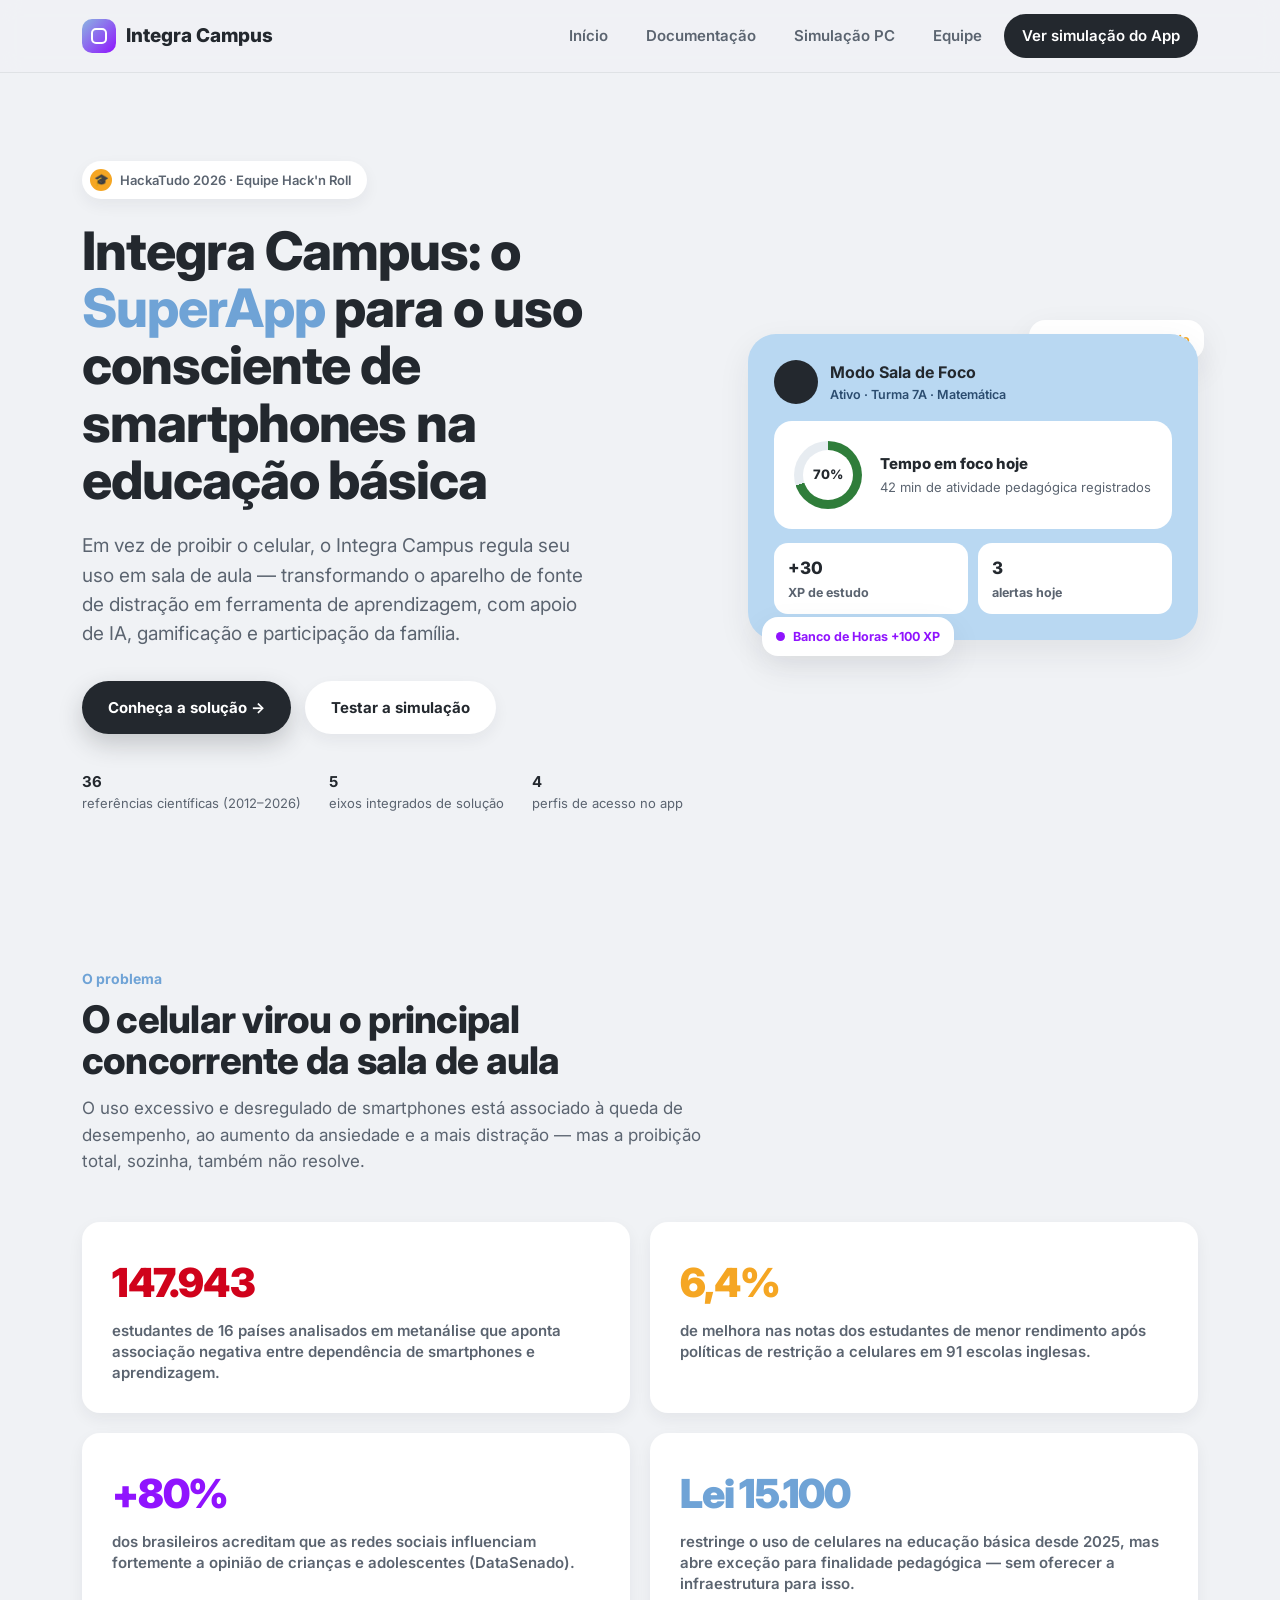
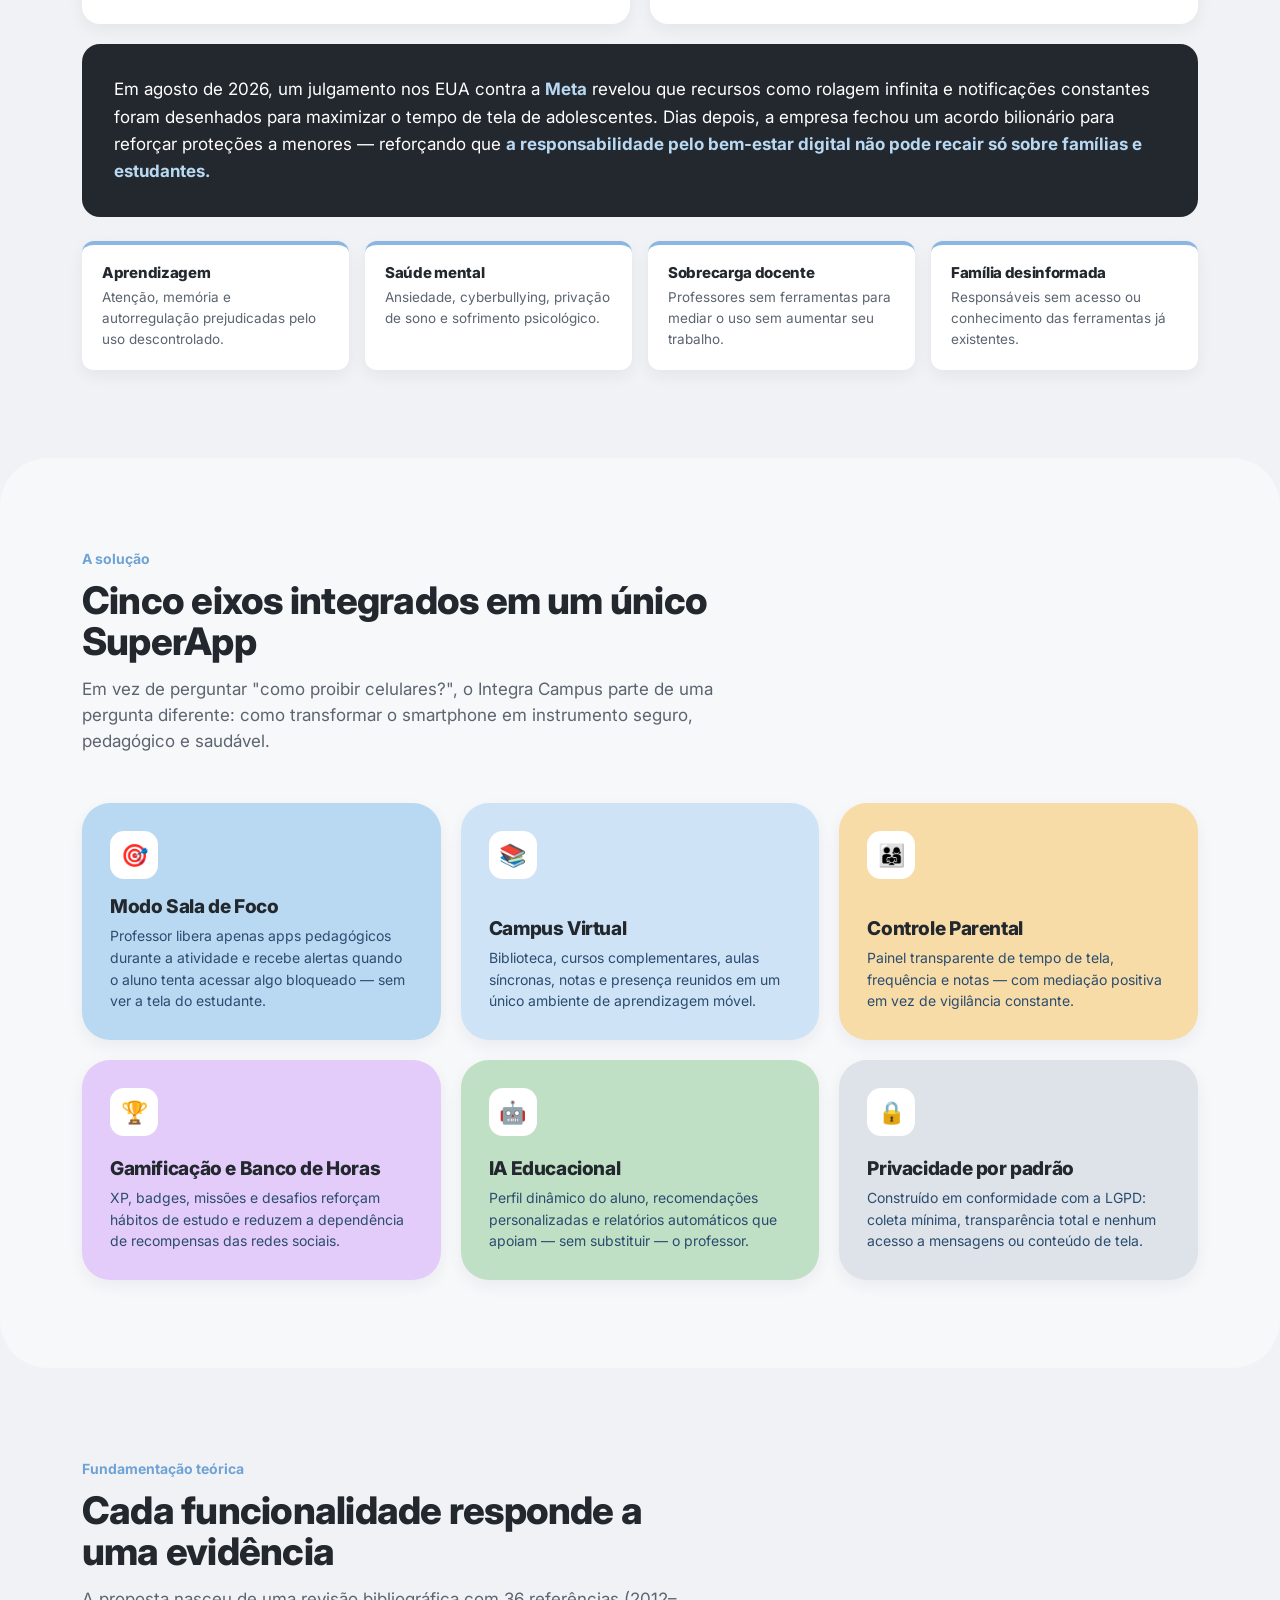
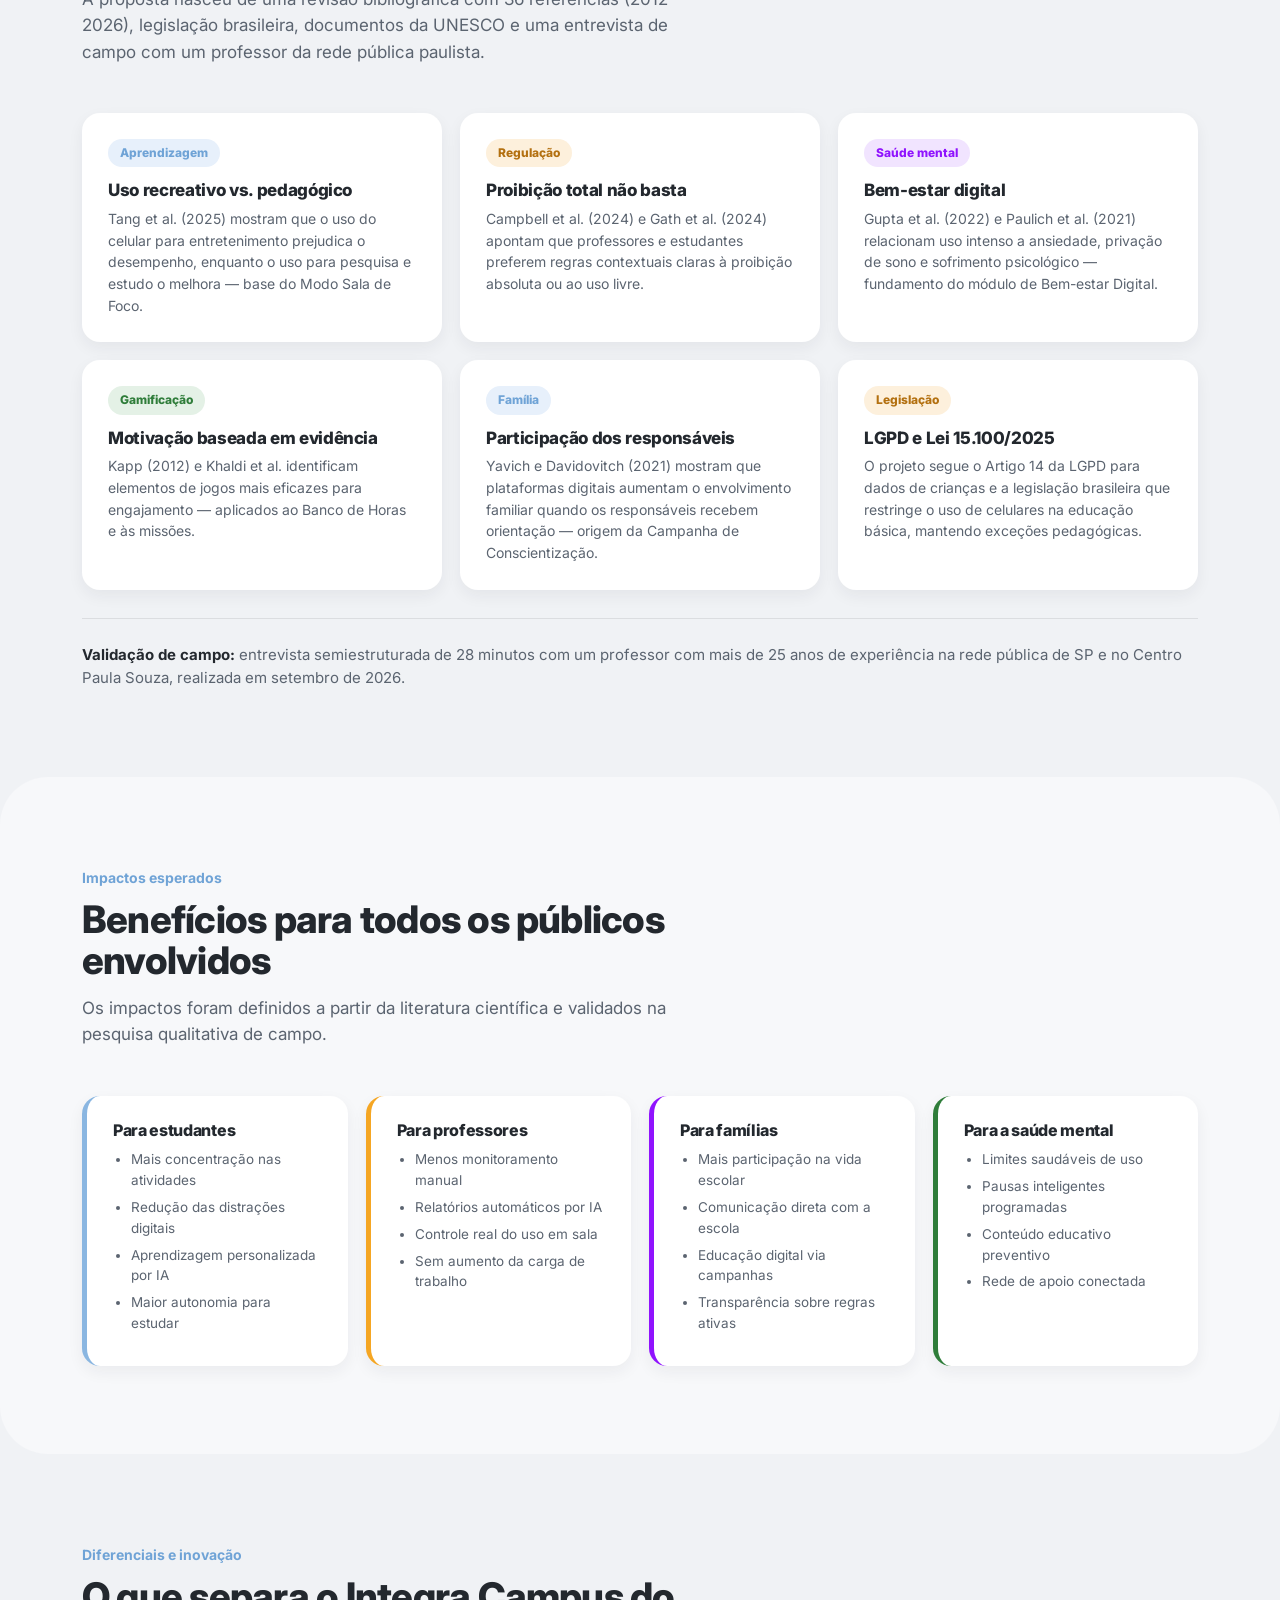
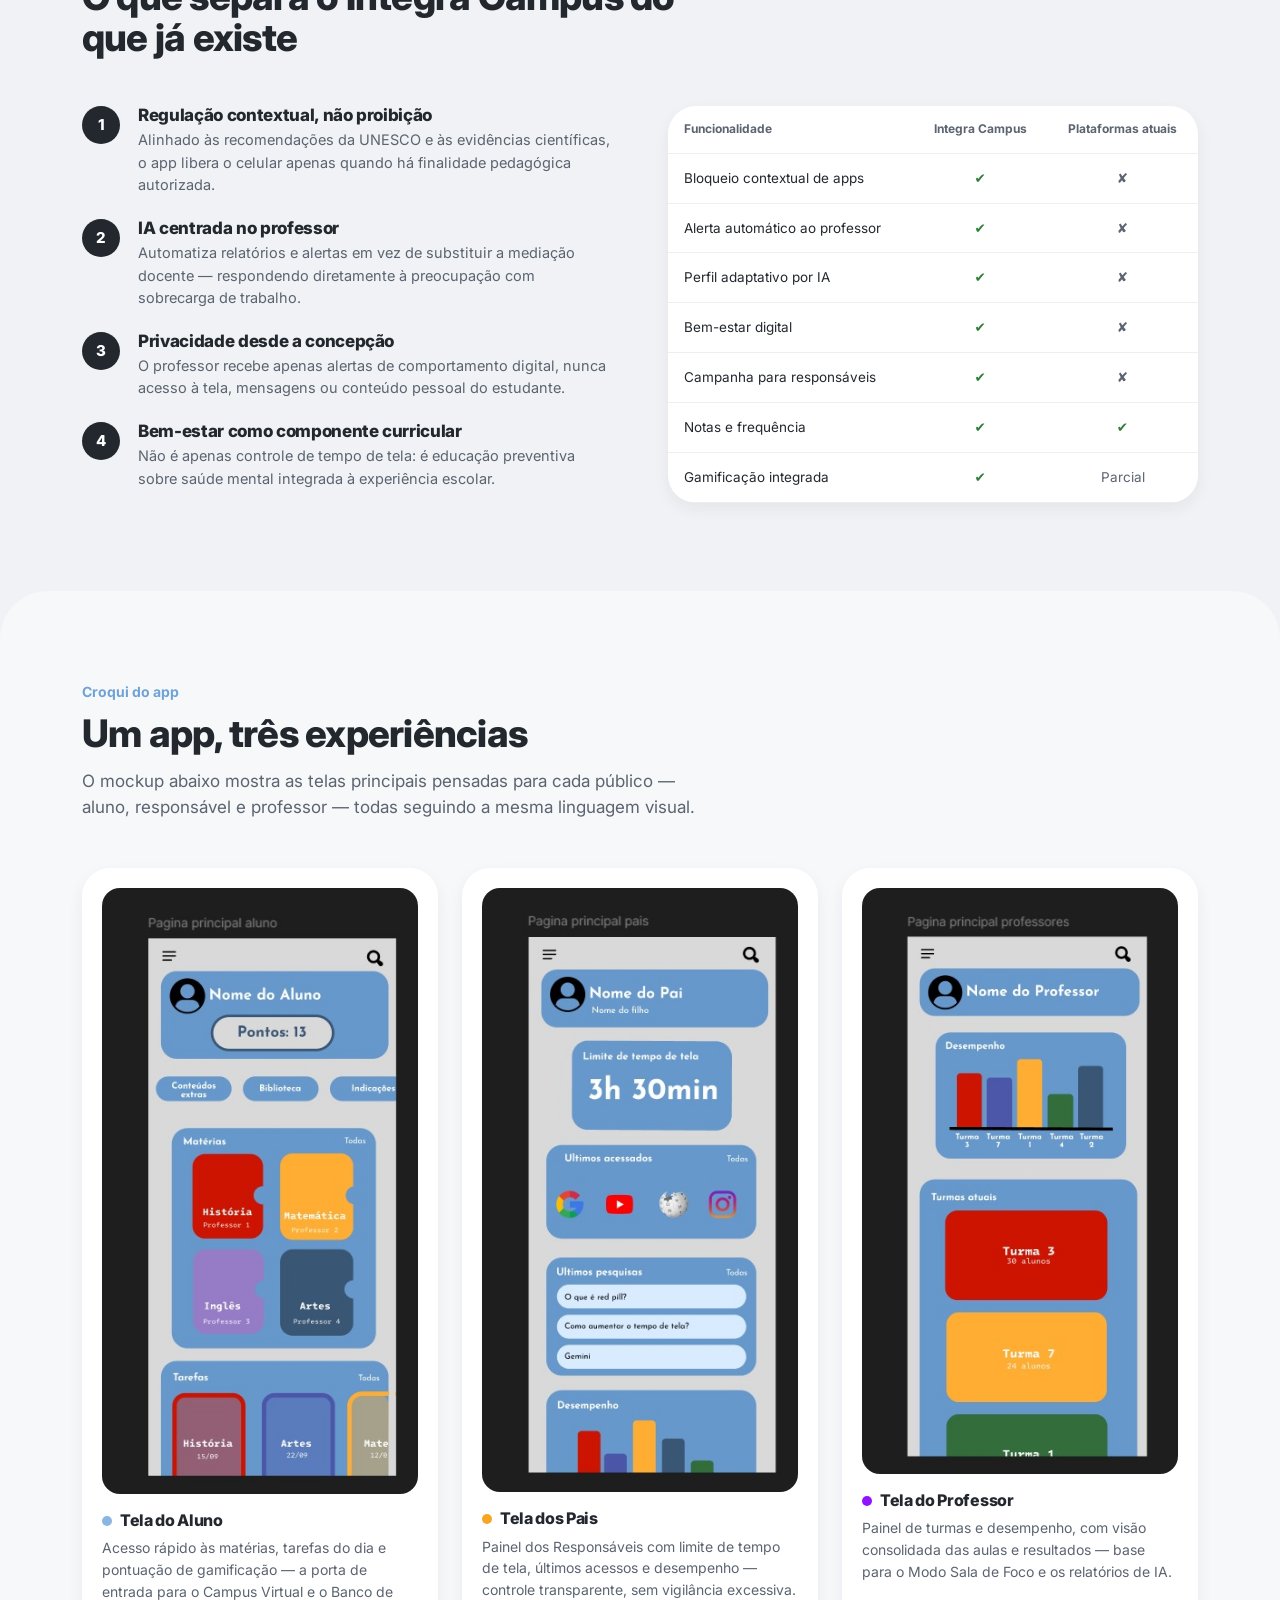
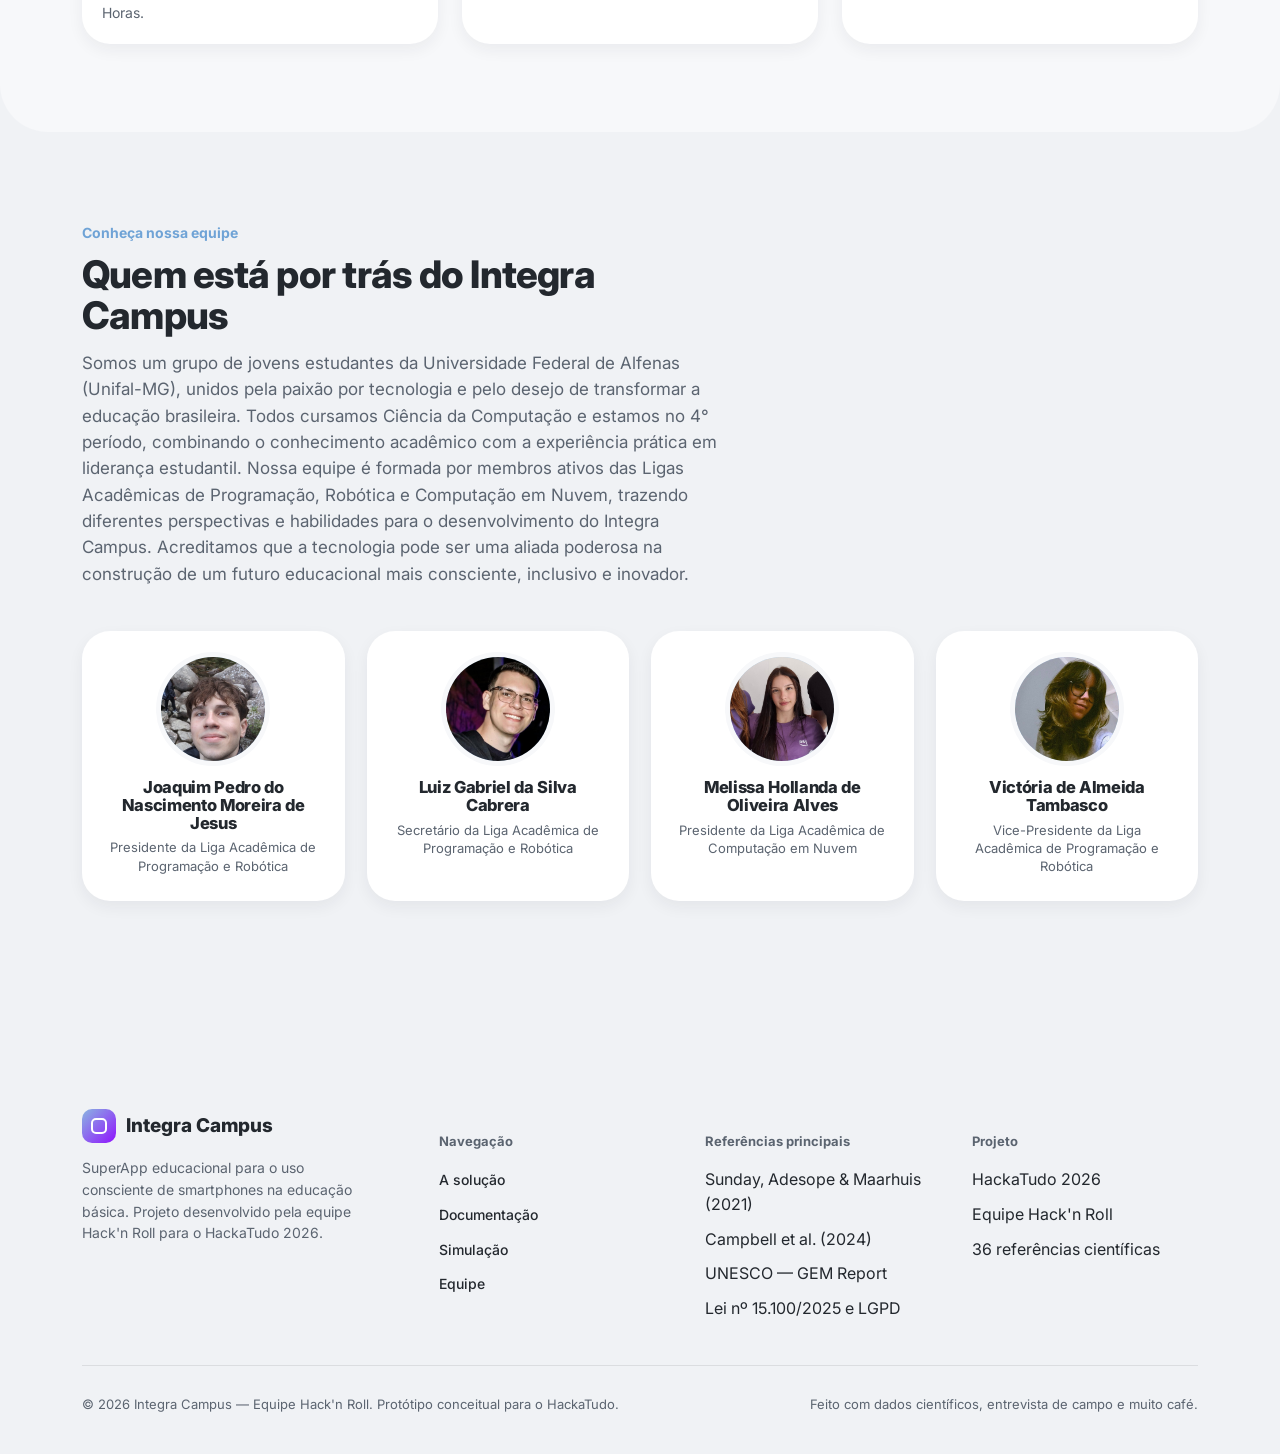
==== index.html @ 33cb0b22 "Add files via upload" ====
<!DOCTYPE html>
<html lang="pt-BR">
<head>
<meta charset="UTF-8">
<meta name="viewport" content="width=device-width, initial-scale=1.0">
<title>Integra Campus — SuperApp para uso consciente de smartphones</title>
<link rel="stylesheet" href="styles.css">
<link rel="preconnect" href="https://fonts.googleapis.com">
<link href="https://fonts.googleapis.com/css2?family=Inter:wght@400;500;600;700;800;900&display=swap" rel="stylesheet">
<nav class="topnav">
  <div class="wrap">
    <div class="brand"><span class="brand-mark"></span> Integra Campus</div>
    <div class="nav-links">
      <a href="index.html#inicio">Início</a>
      <a href="documentacao.html">Documentação</a>
      <a href="simulacao.html">Simulação PC</a>
      <a href="index.html#equipe">Equipe</a>
      <a href="https://www.figma.com/proto/yFv2aK2eHJ5nF9Hv6hK9Bt/Untitled?node-id=1-212&p=f&t=SdXk55OSvxdfg4xi-1&scaling=min-zoom&content-scaling=fixed&page-id=0%3A1&starting-point-node-id=1%3A212&show-proto-sidebar=1" class="nav-cta">Ver simulação do App</a>
    </div>
  </div>
</nav>

<!-- ================= HERO ================= -->
<section class="hero" id="inicio">
  <div class="wrap">
    <div>
      <div class="hero-tag"><span class="dot">🎓</span> HackaTudo 2026 · Equipe Hack'n Roll</div>
      <h1 class="hero-title">Integra Campus: o <span class="accent">SuperApp</span> para o uso consciente de smartphones na educação básica</h1>
      <p class="hero-sub">Em vez de proibir o celular, o Integra Campus regula seu uso em sala de aula — transformando o aparelho de fonte de distração em ferramenta de aprendizagem, com apoio de IA, gamificação e participação da família.</p>
      <div class="hero-actions">
        <a href="#solucao" class="btn btn-primary">Conheça a solução →</a>
        <a href="simulacao.html" class="btn btn-ghost">Testar a simulação</a>
      </div>
      <div class="hero-team">
        <div><strong>36</strong>referências científicas (2012–2026)</div>
        <div><strong>5</strong>eixos integrados de solução</div>
        <div><strong>4</strong>perfis de acesso no app</div>
      </div>
    </div>
    <div class="hero-visual">
      <div class="float-badge b1"><span class="sw"></span>Instagram bloqueado</div>
      <div class="hero-card">
        <div class="row">
          <div class="hero-avatar"></div>
          <div>
            <div class="hero-name">Modo Sala de Foco</div>
            <div class="hero-status">Ativo · Turma 7A · Matemática</div>
          </div>
        </div>
        <div class="focus-ring-wrap">
          <div class="focus-ring"><span>70%</span></div>
          <div>
            <div style="font-weight:800; font-size:15px; margin-bottom:2px;">Tempo em foco hoje</div>
            <div style="font-size:13px; color:#5B6470;">42 min de atividade pedagógica registrados</div>
          </div>
        </div>
        <div class="mini-chip-row">
          <div class="mini-chip"><b>+30</b>XP de estudo</div>
          <div class="mini-chip"><b>3</b>alertas hoje</div>
        </div>
      </div>
      <div class="float-badge b2"><span class="sw"></span>Banco de Horas +100 XP</div>
    </div>
  </div>
</section>

<!-- ================= PROBLEMA ================= -->
<section class="problema" id="problema">
  <div class="wrap">
    <div class="sec-head">
      <span class="eyebrow">O problema</span>
      <h2>O celular virou o principal concorrente da sala de aula</h2>
      <p>O uso excessivo e desregulado de smartphones está associado à queda de desempenho, ao aumento da ansiedade e a mais distração — mas a proibição total, sozinha, também não resolve.</p>
    </div>

    <div class="problema-grid">
      <div class="stat-card">
        <div class="num c-red">147.943</div>
        <div class="lbl">estudantes de 16 países analisados em metanálise que aponta associação negativa entre dependência de smartphones e aprendizagem.</div>
      </div>
      <div class="stat-card">
        <div class="num c-orange">6,4%</div>
        <div class="lbl">de melhora nas notas dos estudantes de menor rendimento após políticas de restrição a celulares em 91 escolas inglesas.</div>
      </div>
      <div class="stat-card">
        <div class="num c-purple">+80%</div>
        <div class="lbl">dos brasileiros acreditam que as redes sociais influenciam fortemente a opinião de crianças e adolescentes (DataSenado).</div>
      </div>
      <div class="stat-card">
        <div class="num" style="color:var(--card-blue-line);">Lei 15.100</div>
        <div class="lbl">restringe o uso de celulares na educação básica desde 2025, mas abre exceção para finalidade pedagógica — sem oferecer a infraestrutura para isso.</div>
      </div>
      <div class="problema-note">
        Em agosto de 2026, um julgamento nos EUA contra a <b>Meta</b> revelou que recursos como rolagem infinita e notificações constantes foram desenhados para maximizar o tempo de tela de adolescentes. Dias depois, a empresa fechou um acordo bilionário para reforçar proteções a menores — reforçando que <b>a responsabilidade pelo bem-estar digital não pode recair só sobre famílias e estudantes.</b>
      </div>
    </div>

    <div class="timeline">
      <div class="tl-item"><h4>Aprendizagem</h4><p>Atenção, memória e autorregulação prejudicadas pelo uso descontrolado.</p></div>
      <div class="tl-item"><h4>Saúde mental</h4><p>Ansiedade, cyberbullying, privação de sono e sofrimento psicológico.</p></div>
      <div class="tl-item"><h4>Sobrecarga docente</h4><p>Professores sem ferramentas para mediar o uso sem aumentar seu trabalho.</p></div>
      <div class="tl-item"><h4>Família desinformada</h4><p>Responsáveis sem acesso ou conhecimento das ferramentas já existentes.</p></div>
    </div>
  </div>
</section>

<!-- ================= SOLUCAO ================= -->
<section class="solucao" id="solucao">
  <div class="wrap">
    <div class="sec-head">
      <span class="eyebrow">A solução</span>
      <h2>Cinco eixos integrados em um único SuperApp</h2>
      <p>Em vez de perguntar "como proibir celulares?", o Integra Campus parte de uma pergunta diferente: como transformar o smartphone em instrumento seguro, pedagógico e saudável.</p>
    </div>
    <div class="axis-grid">
      <div class="axis-card" style="background:#B9D8F2;">
        <div class="axis-icon">🎯</div>
        <div>
          <h3>Modo Sala de Foco</h3>
          <p>Professor libera apenas apps pedagógicos durante a atividade e recebe alertas quando o aluno tenta acessar algo bloqueado — sem ver a tela do estudante.</p>
        </div>
      </div>
      <div class="axis-card" style="background:#CFE3F7;">
        <div class="axis-icon">📚</div>
        <div>
          <h3>Campus Virtual</h3>
          <p>Biblioteca, cursos complementares, aulas síncronas, notas e presença reunidos em um único ambiente de aprendizagem móvel.</p>
        </div>
      </div>
      <div class="axis-card" style="background:#F7DCA8;">
        <div class="axis-icon">👨‍👩‍👧</div>
        <div>
          <h3>Controle Parental</h3>
          <p>Painel transparente de tempo de tela, frequência e notas — com mediação positiva em vez de vigilância constante.</p>
        </div>
      </div>
      <div class="axis-card" style="background:#E3CCFA;">
        <div class="axis-icon">🏆</div>
        <div>
          <h3>Gamificação e Banco de Horas</h3>
          <p>XP, badges, missões e desafios reforçam hábitos de estudo e reduzem a dependência de recompensas das redes sociais.</p>
        </div>
      </div>
      <div class="axis-card" style="background:#BFE0C4;">
        <div class="axis-icon">🤖</div>
        <div>
          <h3>IA Educacional</h3>
          <p>Perfil dinâmico do aluno, recomendações personalizadas e relatórios automáticos que apoiam — sem substituir — o professor.</p>
        </div>
      </div>
      <div class="axis-card" style="background:#DDE3E9;">
        <div class="axis-icon">🔒</div>
        <div>
          <h3>Privacidade por padrão</h3>
          <p>Construído em conformidade com a LGPD: coleta mínima, transparência total e nenhum acesso a mensagens ou conteúdo de tela.</p>
        </div>
      </div>
    </div>
  </div>
</section>

<!-- ================= FUNDAMENTACAO ================= -->
<section class="fundamentacao" id="fundamentacao">
  <div class="wrap">
    <div class="sec-head">
      <span class="eyebrow">Fundamentação teórica</span>
      <h2>Cada funcionalidade responde a uma evidência</h2>
      <p>A proposta nasceu de uma revisão bibliográfica com 36 referências (2012–2026), legislação brasileira, documentos da UNESCO e uma entrevista de campo com um professor da rede pública paulista.</p>
    </div>
    <div class="fund-grid">
      <div class="fund-card f1">
        <span class="tag">Aprendizagem</span>
        <h4>Uso recreativo vs. pedagógico</h4>
        <p>Tang et al. (2025) mostram que o uso do celular para entretenimento prejudica o desempenho, enquanto o uso para pesquisa e estudo o melhora — base do Modo Sala de Foco.</p>
      </div>
      <div class="fund-card f2">
        <span class="tag">Regulação</span>
        <h4>Proibição total não basta</h4>
        <p>Campbell et al. (2024) e Gath et al. (2024) apontam que professores e estudantes preferem regras contextuais claras à proibição absoluta ou ao uso livre.</p>
      </div>
      <div class="fund-card f3">
        <span class="tag">Saúde mental</span>
        <h4>Bem-estar digital</h4>
        <p>Gupta et al. (2022) e Paulich et al. (2021) relacionam uso intenso a ansiedade, privação de sono e sofrimento psicológico — fundamento do módulo de Bem-estar Digital.</p>
      </div>
      <div class="fund-card f4">
        <span class="tag">Gamificação</span>
        <h4>Motivação baseada em evidência</h4>
        <p>Kapp (2012) e Khaldi et al. identificam elementos de jogos mais eficazes para engajamento — aplicados ao Banco de Horas e às missões.</p>
      </div>
      <div class="fund-card f1">
        <span class="tag">Família</span>
        <h4>Participação dos responsáveis</h4>
        <p>Yavich e Davidovitch (2021) mostram que plataformas digitais aumentam o envolvimento familiar quando os responsáveis recebem orientação — origem da Campanha de Conscientização.</p>
      </div>
      <div class="fund-card f2">
        <span class="tag">Legislação</span>
        <h4>LGPD e Lei 15.100/2025</h4>
        <p>O projeto segue o Artigo 14 da LGPD para dados de crianças e a legislação brasileira que restringe o uso de celulares na educação básica, mantendo exceções pedagógicas.</p>
      </div>
    </div>
    <div class="fund-source"><strong>Validação de campo:</strong> entrevista semiestruturada de 28 minutos com um professor com mais de 25 anos de experiência na rede pública de SP e no Centro Paula Souza, realizada em setembro de 2026.</div>
  </div>
</section>

<!-- ================= IMPACTOS ================= -->
<section class="impactos" id="impactos">
  <div class="wrap">
    <div class="sec-head">
      <span class="eyebrow">Impactos esperados</span>
      <h2>Benefícios para todos os públicos envolvidos</h2>
      <p>Os impactos foram definidos a partir da literatura científica e validados na pesquisa qualitativa de campo.</p>
    </div>
    <div class="imp-grid">
      <div class="imp-card">
        <h4>Para estudantes</h4>
        <ul>
          <li>Mais concentração nas atividades</li>
          <li>Redução das distrações digitais</li>
          <li>Aprendizagem personalizada por IA</li>
          <li>Maior autonomia para estudar</li>
        </ul>
      </div>
      <div class="imp-card">
        <h4>Para professores</h4>
        <ul>
          <li>Menos monitoramento manual</li>
          <li>Relatórios automáticos por IA</li>
          <li>Controle real do uso em sala</li>
          <li>Sem aumento da carga de trabalho</li>
        </ul>
      </div>
      <div class="imp-card">
        <h4>Para famílias</h4>
        <ul>
          <li>Mais participação na vida escolar</li>
          <li>Comunicação direta com a escola</li>
          <li>Educação digital via campanhas</li>
          <li>Transparência sobre regras ativas</li>
        </ul>
      </div>
      <div class="imp-card">
        <h4>Para a saúde mental</h4>
        <ul>
          <li>Limites saudáveis de uso</li>
          <li>Pausas inteligentes programadas</li>
          <li>Conteúdo educativo preventivo</li>
          <li>Rede de apoio conectada</li>
        </ul>
      </div>
    </div>
  </div>
</section>

<!-- ================= DIFERENCIAIS ================= -->
<section class="diferenciais" id="diferenciais">
  <div class="wrap">
    <div class="sec-head">
      <span class="eyebrow">Diferenciais e inovação</span>
      <h2>O que separa o Integra Campus do que já existe</h2>
    </div>
    <div class="dif-layout">
      <div class="dif-list">
        <div class="dif-item">
          <div class="dif-num">1</div>
          <div>
            <h4>Regulação contextual, não proibição</h4>
            <p>Alinhado às recomendações da UNESCO e às evidências científicas, o app libera o celular apenas quando há finalidade pedagógica autorizada.</p>
          </div>
        </div>
        <div class="dif-item">
          <div class="dif-num">2</div>
          <div>
            <h4>IA centrada no professor</h4>
            <p>Automatiza relatórios e alertas em vez de substituir a mediação docente — respondendo diretamente à preocupação com sobrecarga de trabalho.</p>
          </div>
        </div>
        <div class="dif-item">
          <div class="dif-num">3</div>
          <div>
            <h4>Privacidade desde a concepção</h4>
            <p>O professor recebe apenas alertas de comportamento digital, nunca acesso à tela, mensagens ou conteúdo pessoal do estudante.</p>
          </div>
        </div>
        <div class="dif-item">
          <div class="dif-num">4</div>
          <div>
            <h4>Bem-estar como componente curricular</h4>
            <p>Não é apenas controle de tempo de tela: é educação preventiva sobre saúde mental integrada à experiência escolar.</p>
          </div>
        </div>
      </div>
      <div class="compare-table">
        <table>
          <tr><th>Funcionalidade</th><th>Integra Campus</th><th>Plataformas atuais</th></tr>
          <tr><td>Bloqueio contextual de apps</td><td class="yes">✔</td><td class="no">✘</td></tr>
          <tr><td>Alerta automático ao professor</td><td class="yes">✔</td><td class="no">✘</td></tr>
          <tr><td>Perfil adaptativo por IA</td><td class="yes">✔</td><td class="no">✘</td></tr>
          <tr><td>Bem-estar digital</td><td class="yes">✔</td><td class="no">✘</td></tr>
          <tr><td>Campanha para responsáveis</td><td class="yes">✔</td><td class="no">✘</td></tr>
          <tr><td>Notas e frequência</td><td class="yes">✔</td><td class="yes">✔</td></tr>
          <tr><td>Gamificação integrada</td><td class="yes">✔</td><td class="no">Parcial</td></tr>
        </table>
      </div>
    </div>
  </div>
</section>

<!-- ================= CROQUI ================= -->
<section class="croqui" id="croqui">
  <div class="wrap">
    <div class="sec-head">
      <span class="eyebrow">Croqui do app</span>
      <h2>Um app, três experiências</h2>
      <p>O mockup abaixo mostra as telas principais pensadas para cada público — aluno, responsável e professor — todas seguindo a mesma linguagem visual.</p>
    </div>
    <div class="gallery">
      <div class="gallery-item">
        <div class="gallery-frame"><img src="[data-uri]" alt="Tela principal do aluno"></div>
        <h4><span class="swatch" style="background:var(--card-blue-deep);"></span>Tela do Aluno</h4>
        <p>Acesso rápido às matérias, tarefas do dia e pontuação de gamificação — a porta de entrada para o Campus Virtual e o Banco de Horas.</p>
      </div>
      <div class="gallery-item">
        <div class="gallery-frame"><img src="[data-uri]" alt="Tela principal dos pais"></div>
        <h4><span class="swatch" style="background:var(--orange);"></span>Tela dos Pais</h4>
        <p>Painel dos Responsáveis com limite de tempo de tela, últimos acessos e desempenho — controle transparente, sem vigilância excessiva.</p>
      </div>
      <div class="gallery-item">
        <div class="gallery-frame"><img src="[data-uri]" alt="Tela principal dos professores"></div>
        <h4><span class="swatch" style="background:var(--purple);"></span>Tela do Professor</h4>
        <p>Painel de turmas e desempenho, com visão consolidada das aulas e resultados — base para o Modo Sala de Foco e os relatórios de IA.</p>
      </div>
    </div>
  </div>
</section>

<!-- ================= EQUIPE ================= -->
<section class="equipe" id="equipe">
  <div class="wrap">
    <div class="sec-head equipe-intro">
      <span class="eyebrow">Conheça nossa equipe</span>
      <h2>Quem está por trás do Integra Campus</h2>
      <p>Somos um grupo de jovens estudantes da Universidade Federal de Alfenas (Unifal-MG), unidos pela paixão por tecnologia e pelo desejo de transformar a educação brasileira. Todos cursamos Ciência da Computação e estamos no 4° período, combinando o conhecimento acadêmico com a experiência prática em liderança estudantil. Nossa equipe é formada por membros ativos das Ligas Acadêmicas de Programação, Robótica e Computação em Nuvem, trazendo diferentes perspectivas e habilidades para o desenvolvimento do Integra Campus. Acreditamos que a tecnologia pode ser uma aliada poderosa na construção de um futuro educacional mais consciente, inclusivo e inovador.</p>
    </div>
    <div class="equipe-grid">
      <div class="team-card">
        <div class="team-photo"><img src="assets/joaquim.png" alt="Joaquim Pedro do Nascimento Moreira de Jesus"></div>
        <h4>Joaquim Pedro do Nascimento Moreira de Jesus</h4>
        <div class="role">Presidente da Liga Acadêmica de Programação e Robótica</div>
      </div>
      <div class="team-card">
        <div class="team-photo"><img src="assets/luiz.jpeg" alt="Luiz Gabriel da Silva Cabrera"></div>
        <h4>Luiz Gabriel da Silva Cabrera</h4>
        <div class="role">Secretário da Liga Acadêmica de Programação e Robótica</div>
      </div>
      <div class="team-card">
        <div class="team-photo"><img src="assets/melissa.jpeg" alt="Melissa Hollanda de Oliveira Alves"></div>
        <h4>Melissa Hollanda de Oliveira Alves</h4>
        <div class="role">Presidente da Liga Acadêmica de Computação em Nuvem</div>
      </div>
      <div class="team-card">
        <div class="team-photo"><img src="assets/victoria.jpeg" alt="Victória de Almeida Tambasco"></div>
        <h4>Victória de Almeida Tambasco</h4>
        <div class="role">Vice-Presidente da Liga Acadêmica de Programação e Robótica</div>
      </div>
    </div>
  </div>
</section>

<!-- ================= FOOTER ================= -->
<footer>
  <div class="wrap">
    <div class="footer-grid">
      <div class="footer-brand">
        <div class="brand"><span class="brand-mark"></span> Integra Campus</div>
        <p>SuperApp educacional para o uso consciente de smartphones na educação básica. Projeto desenvolvido pela equipe Hack'n Roll para o HackaTudo 2026.</p>
      </div>
      <div>
        <h5>Navegação</h5>
        <ul>
          <li><a href="index.html#solucao">A solução</a></li>
          <li><a href="documentacao.html">Documentação</a></li>
          <li><a href="simulacao.html">Simulação</a></li>
          <li><a href="index.html#equipe">Equipe</a></li>
        </ul>
      </div>
      <div>
        <h5>Referências principais</h5>
        <ul>
          <li>Sunday, Adesope &amp; Maarhuis (2021)</li>
          <li>Campbell et al. (2024)</li>
          <li>UNESCO — GEM Report</li>
          <li>Lei nº 15.100/2025 e LGPD</li>
        </ul>
      </div>
      <div>
        <h5>Projeto</h5>
        <ul>
          <li>HackaTudo 2026</li>
          <li>Equipe Hack'n Roll</li>
          <li>36 referências científicas</li>
        </ul>
      </div>
    </div>
    <div class="footer-bottom">
      <span>© 2026 Integra Campus — Equipe Hack'n Roll. Protótipo conceitual para o HackaTudo.</span>
      <span>Feito com dados científicos, entrevista de campo e muito café.</span>
    </div>
  </div>
</footer>


</body>
</html>
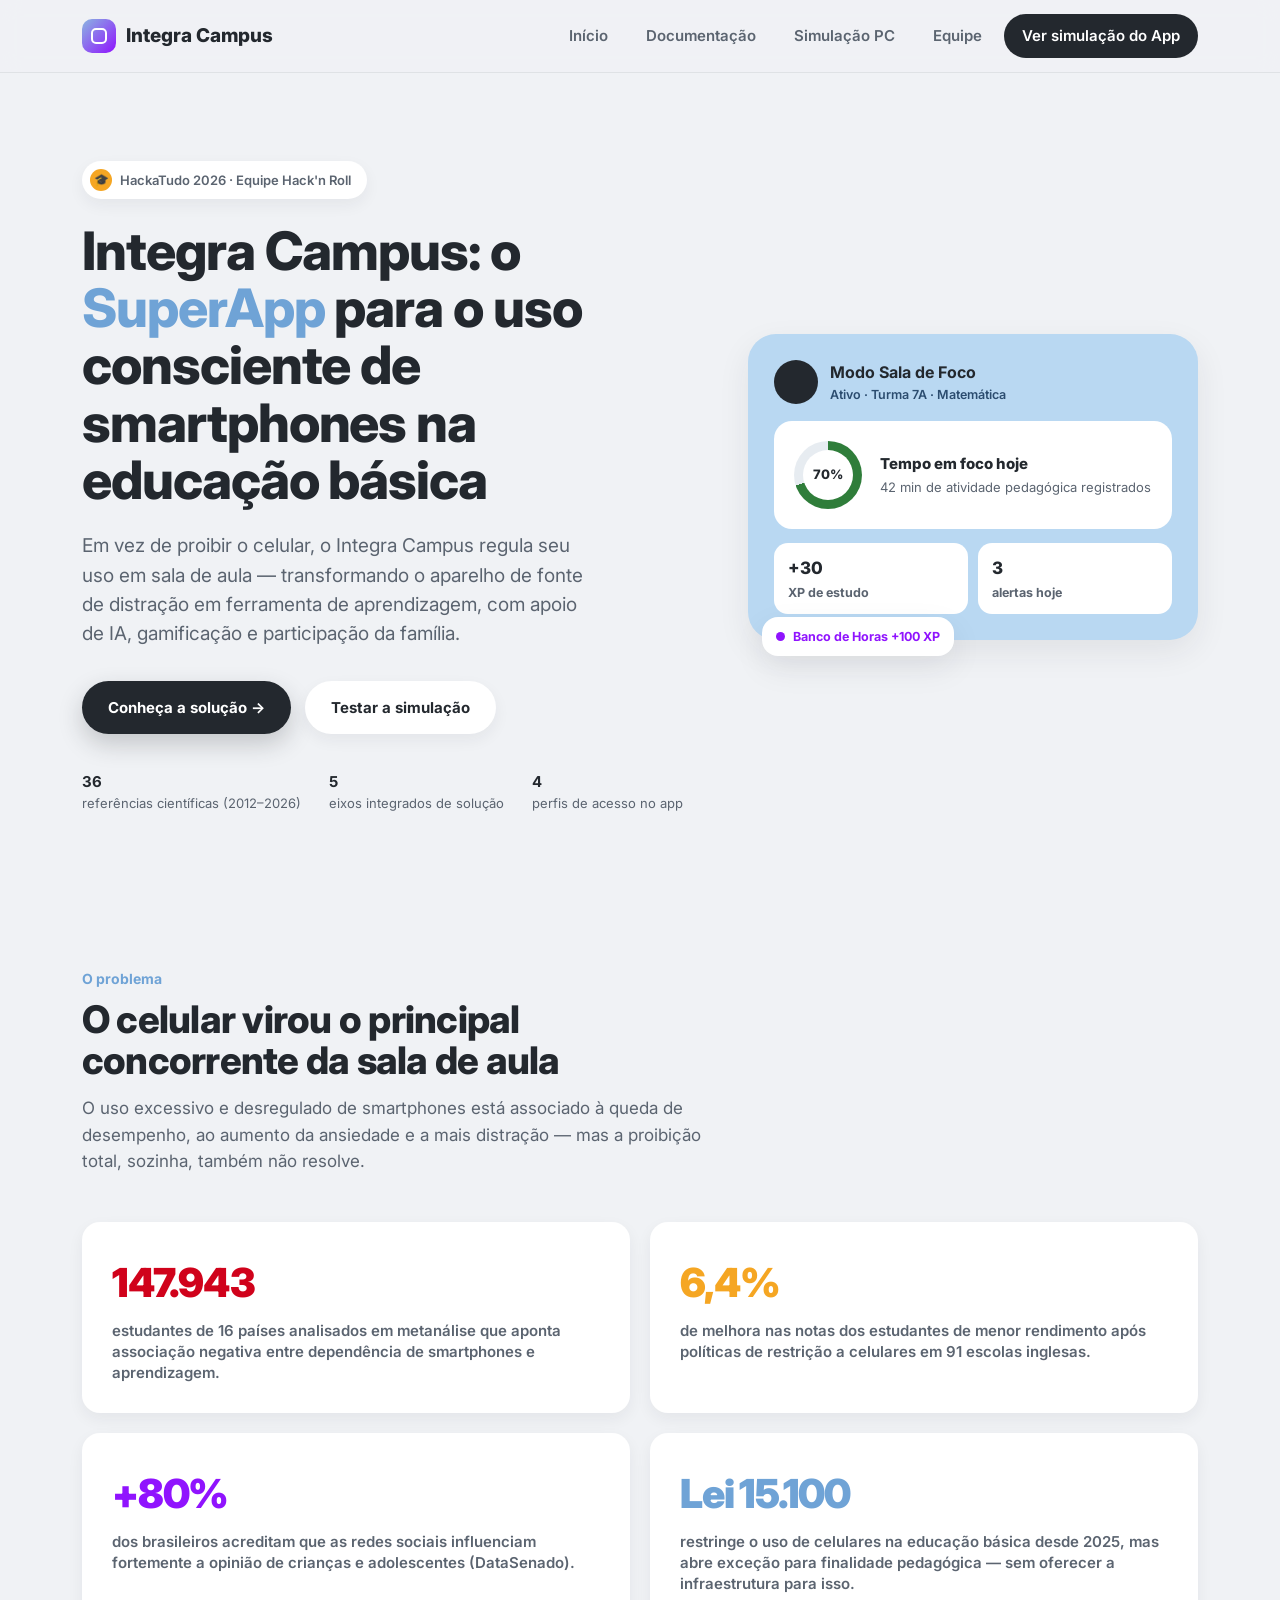
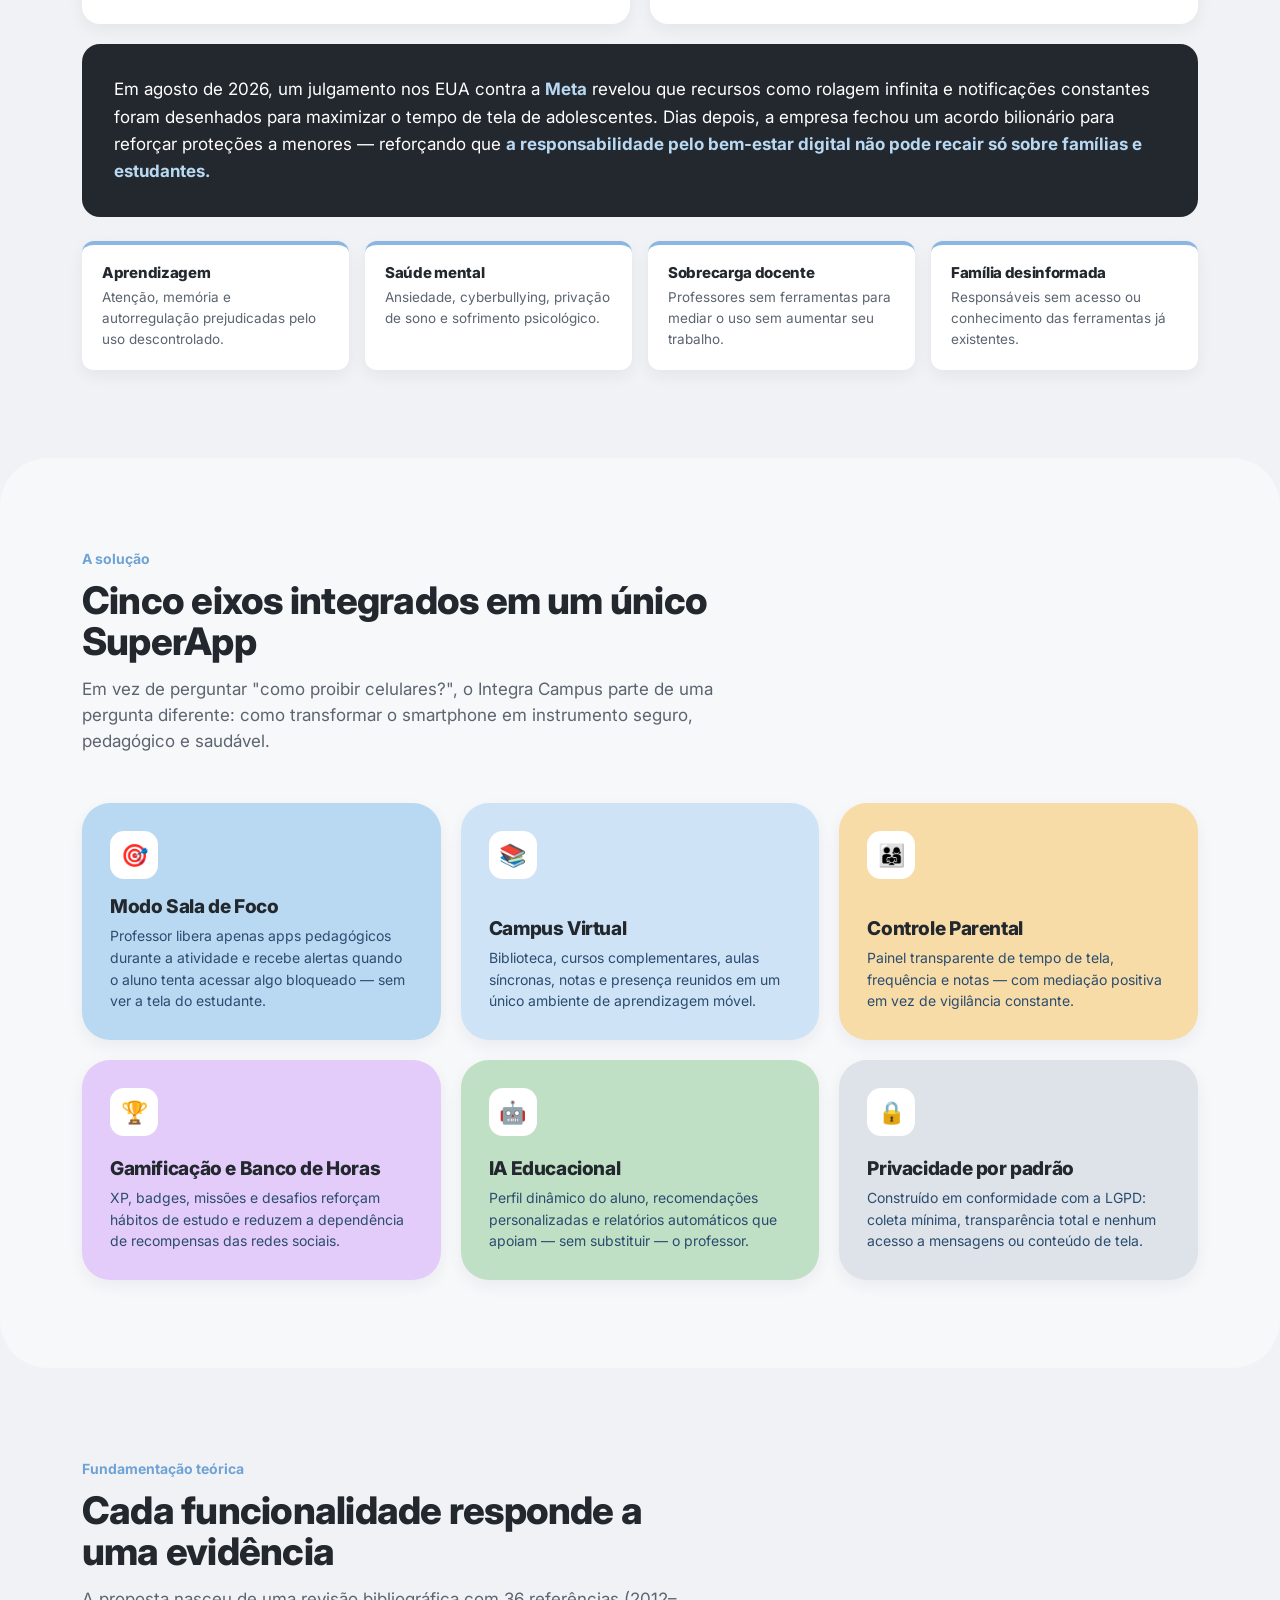
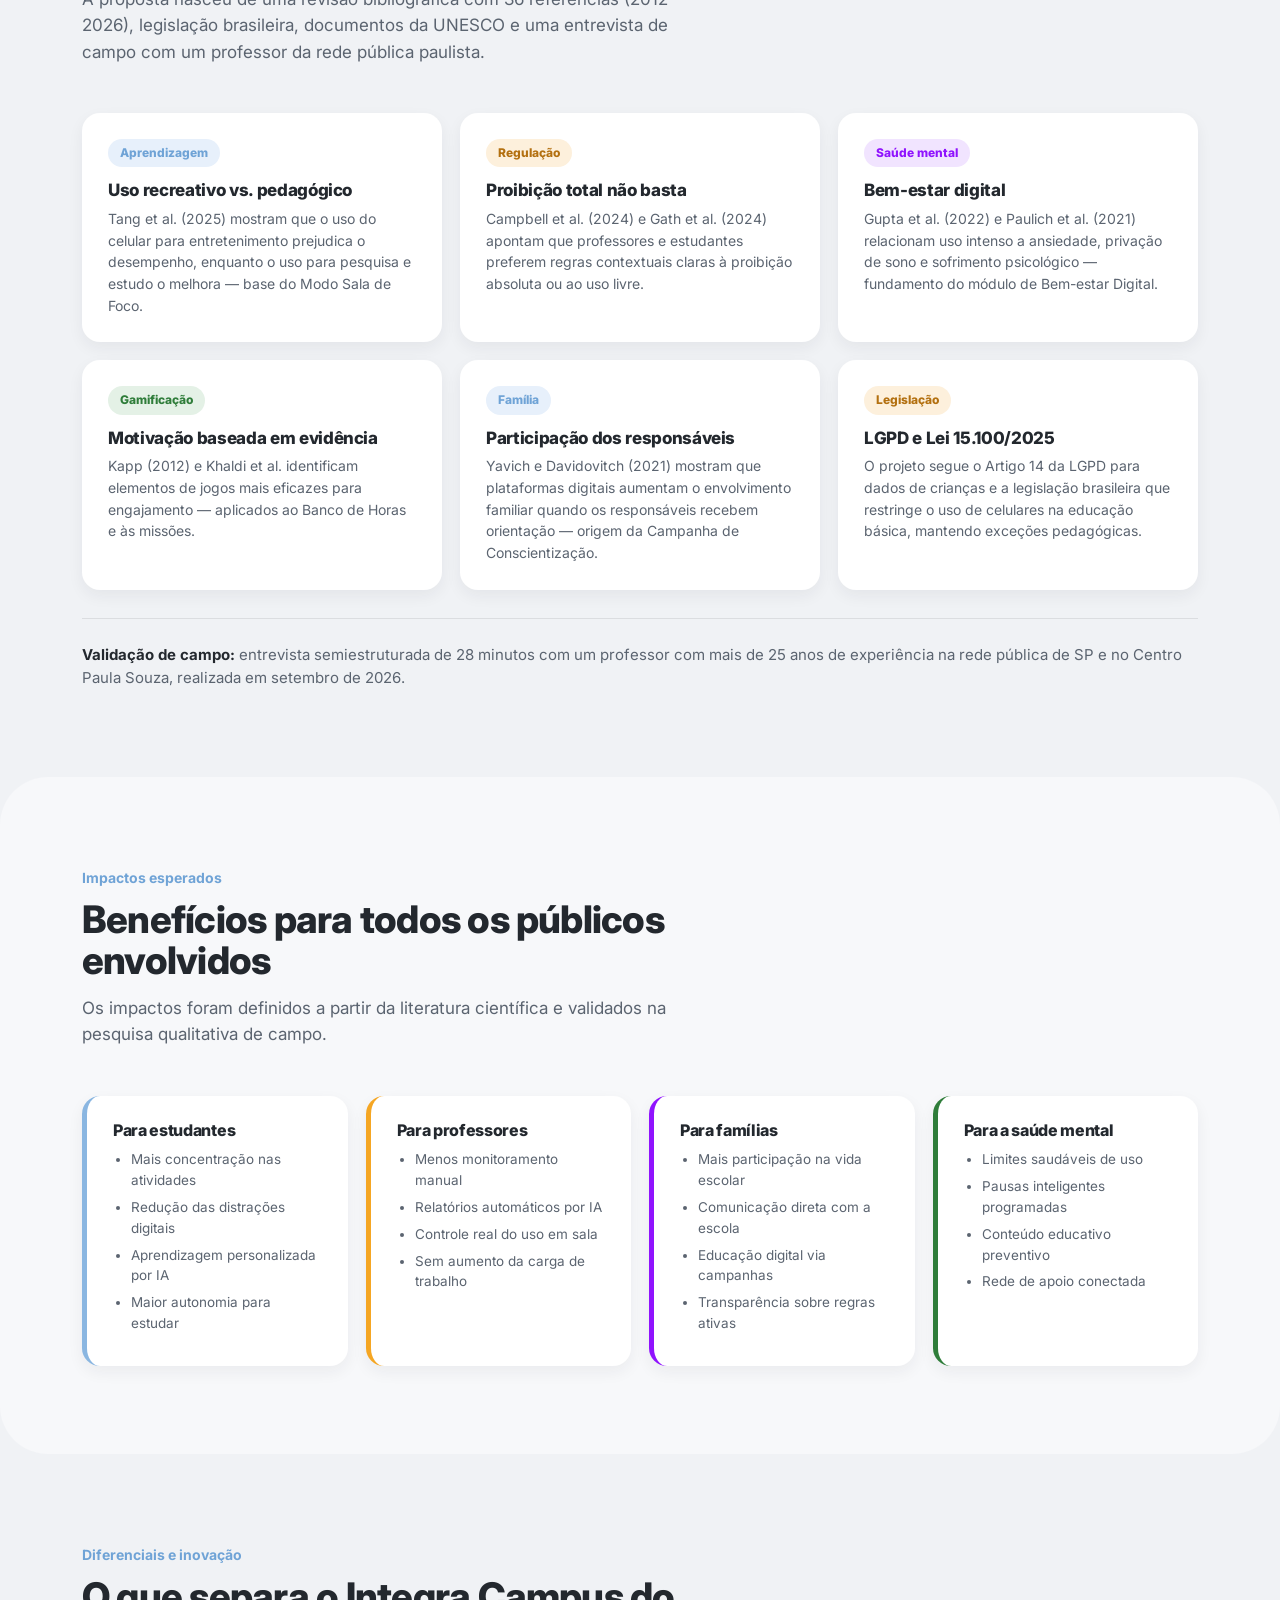
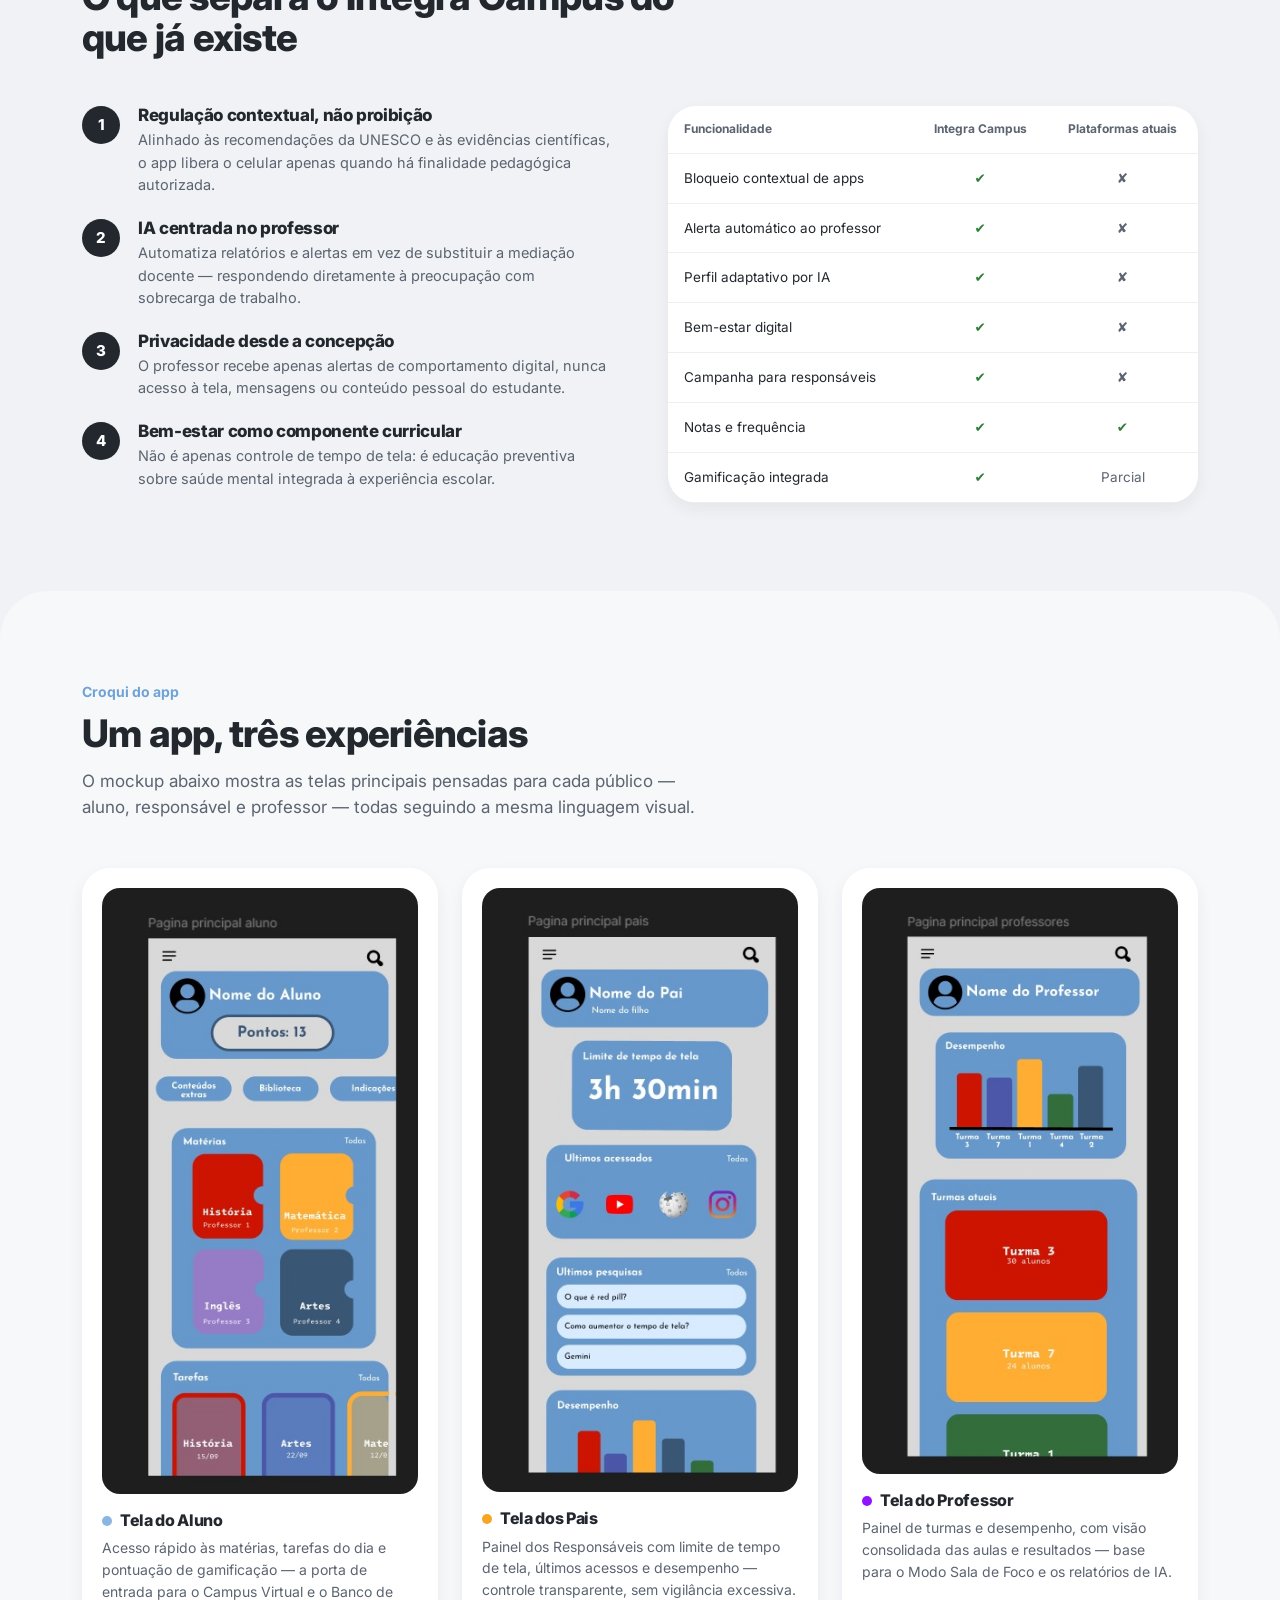
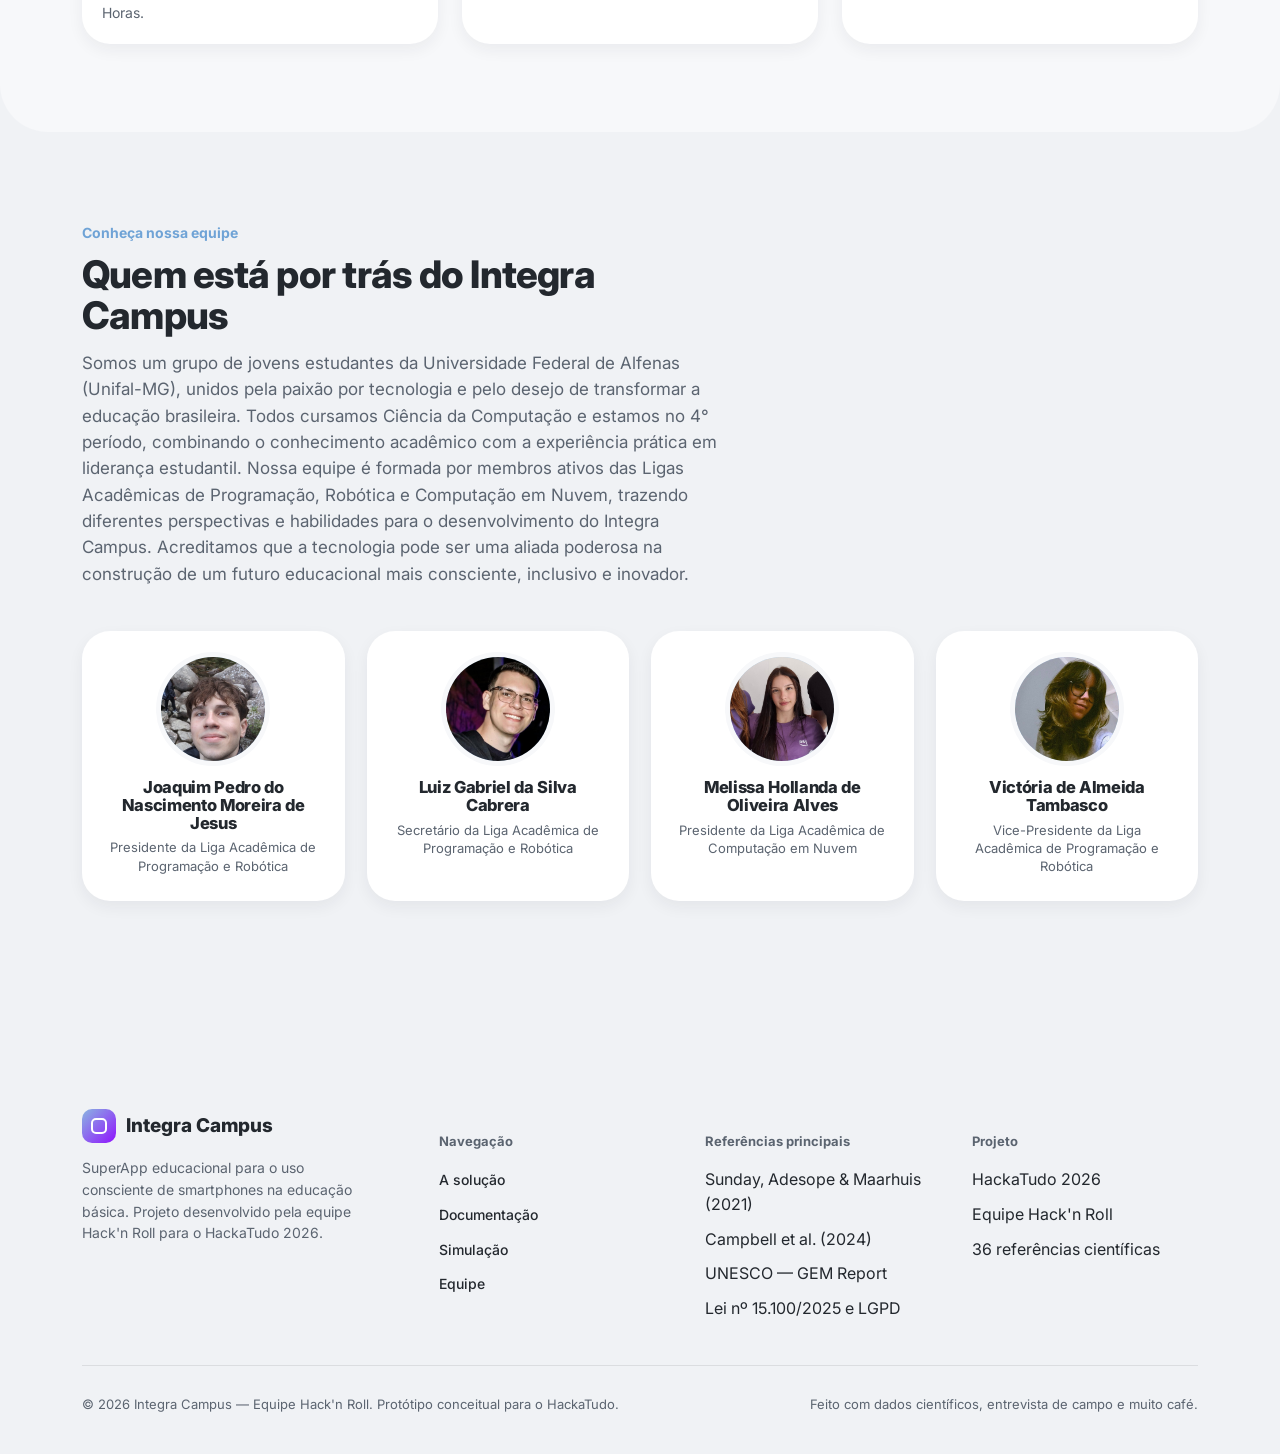
==== commit 2cc15be3: "Add files via upload" ====
--- a/index.html
+++ b/index.html
@@ -38,7 +38,7 @@
       </div>
     </div>
     <div class="hero-visual">
-      <div class="float-badge b1"><span class="sw"></span>Instagram bloqueado</div>
+      <!--<div class="float-badge b1"><span class="sw"></span>Instagram bloqueado</div> -->
       <div class="hero-card">
         <div class="row">
           <div class="hero-avatar"></div>
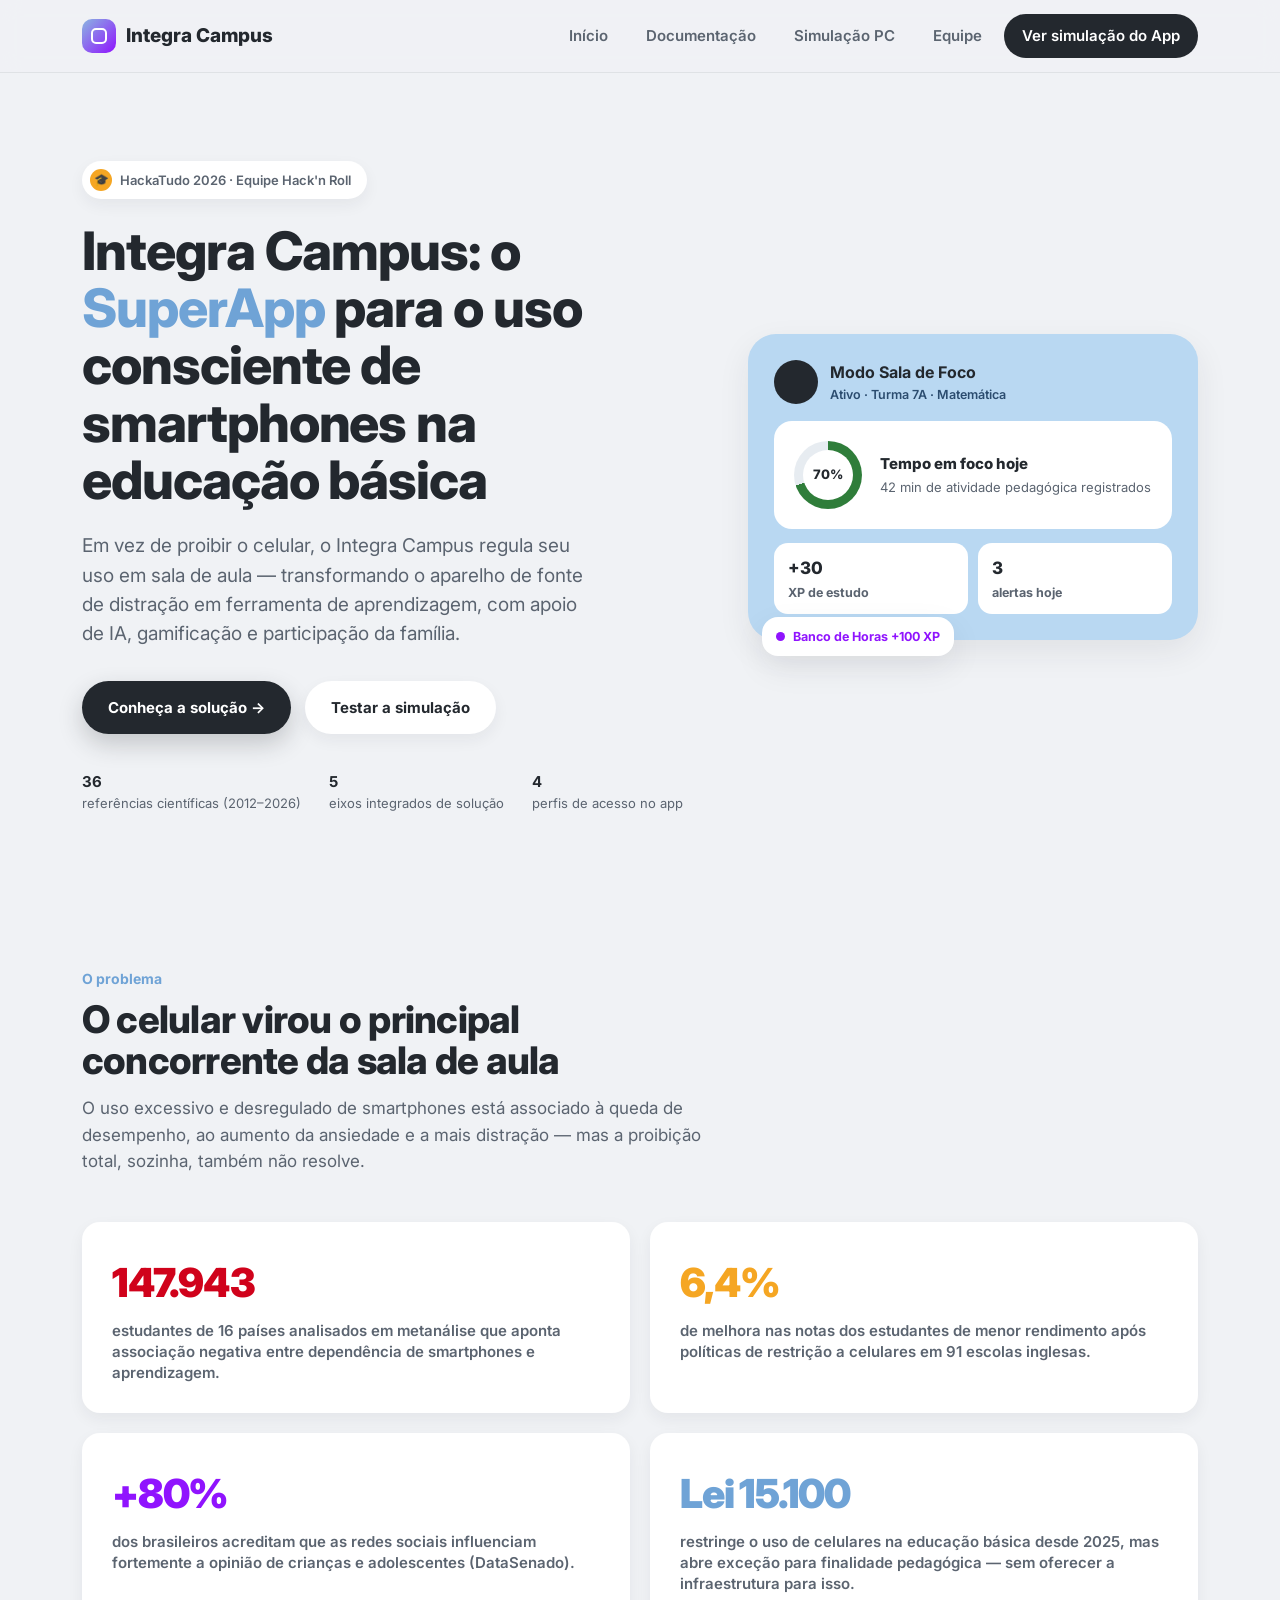
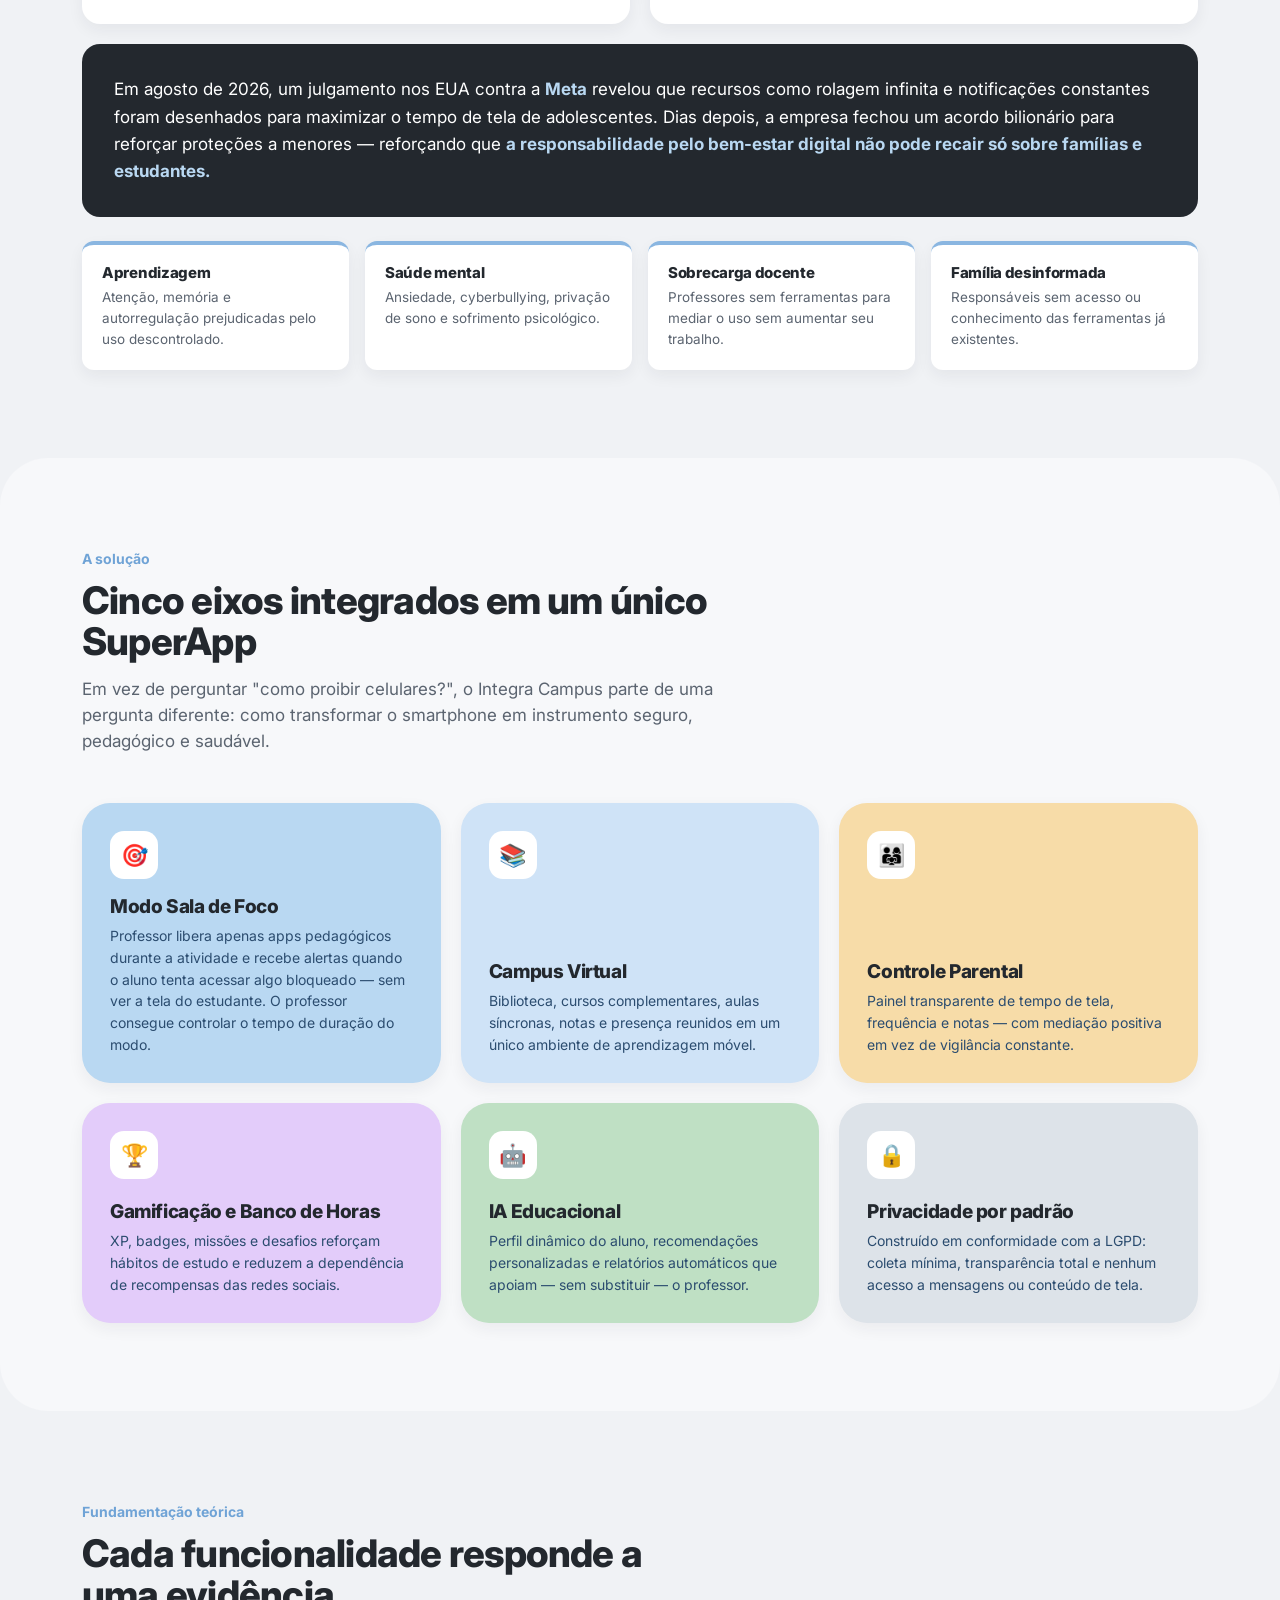
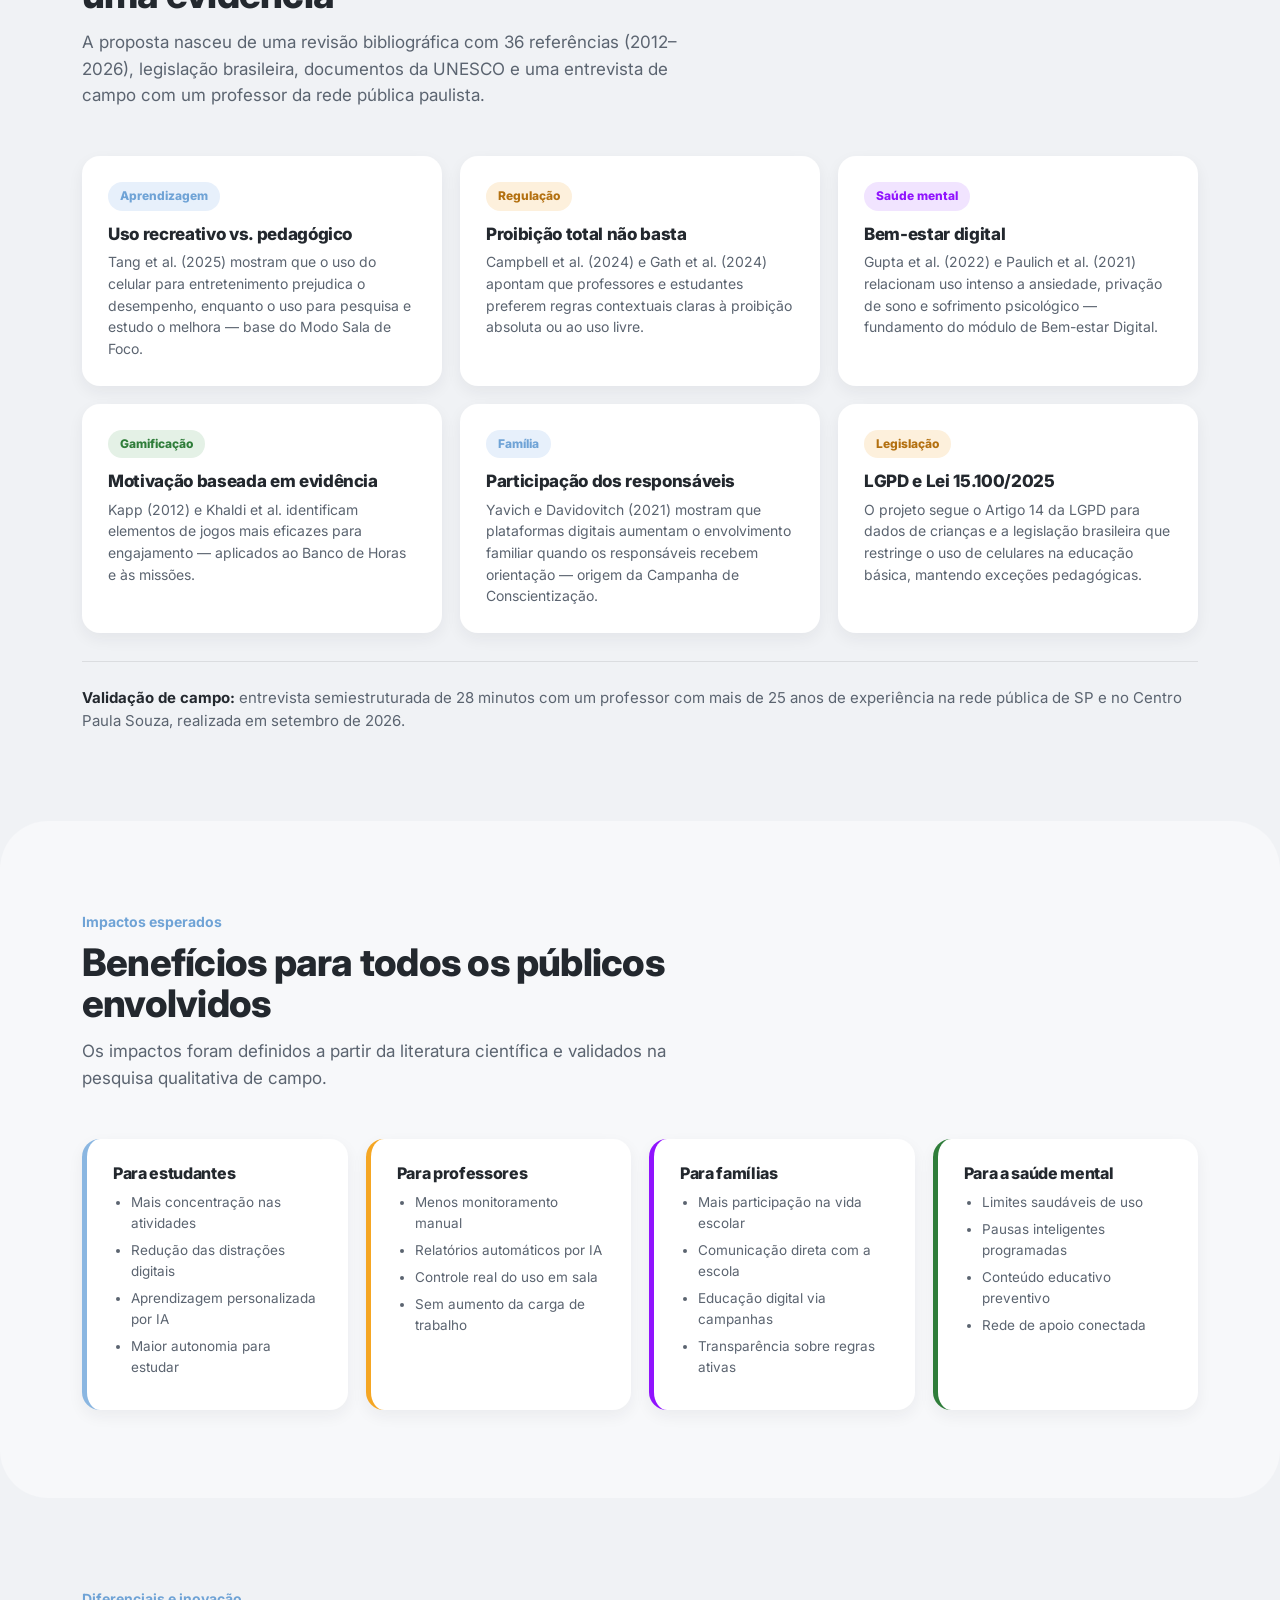
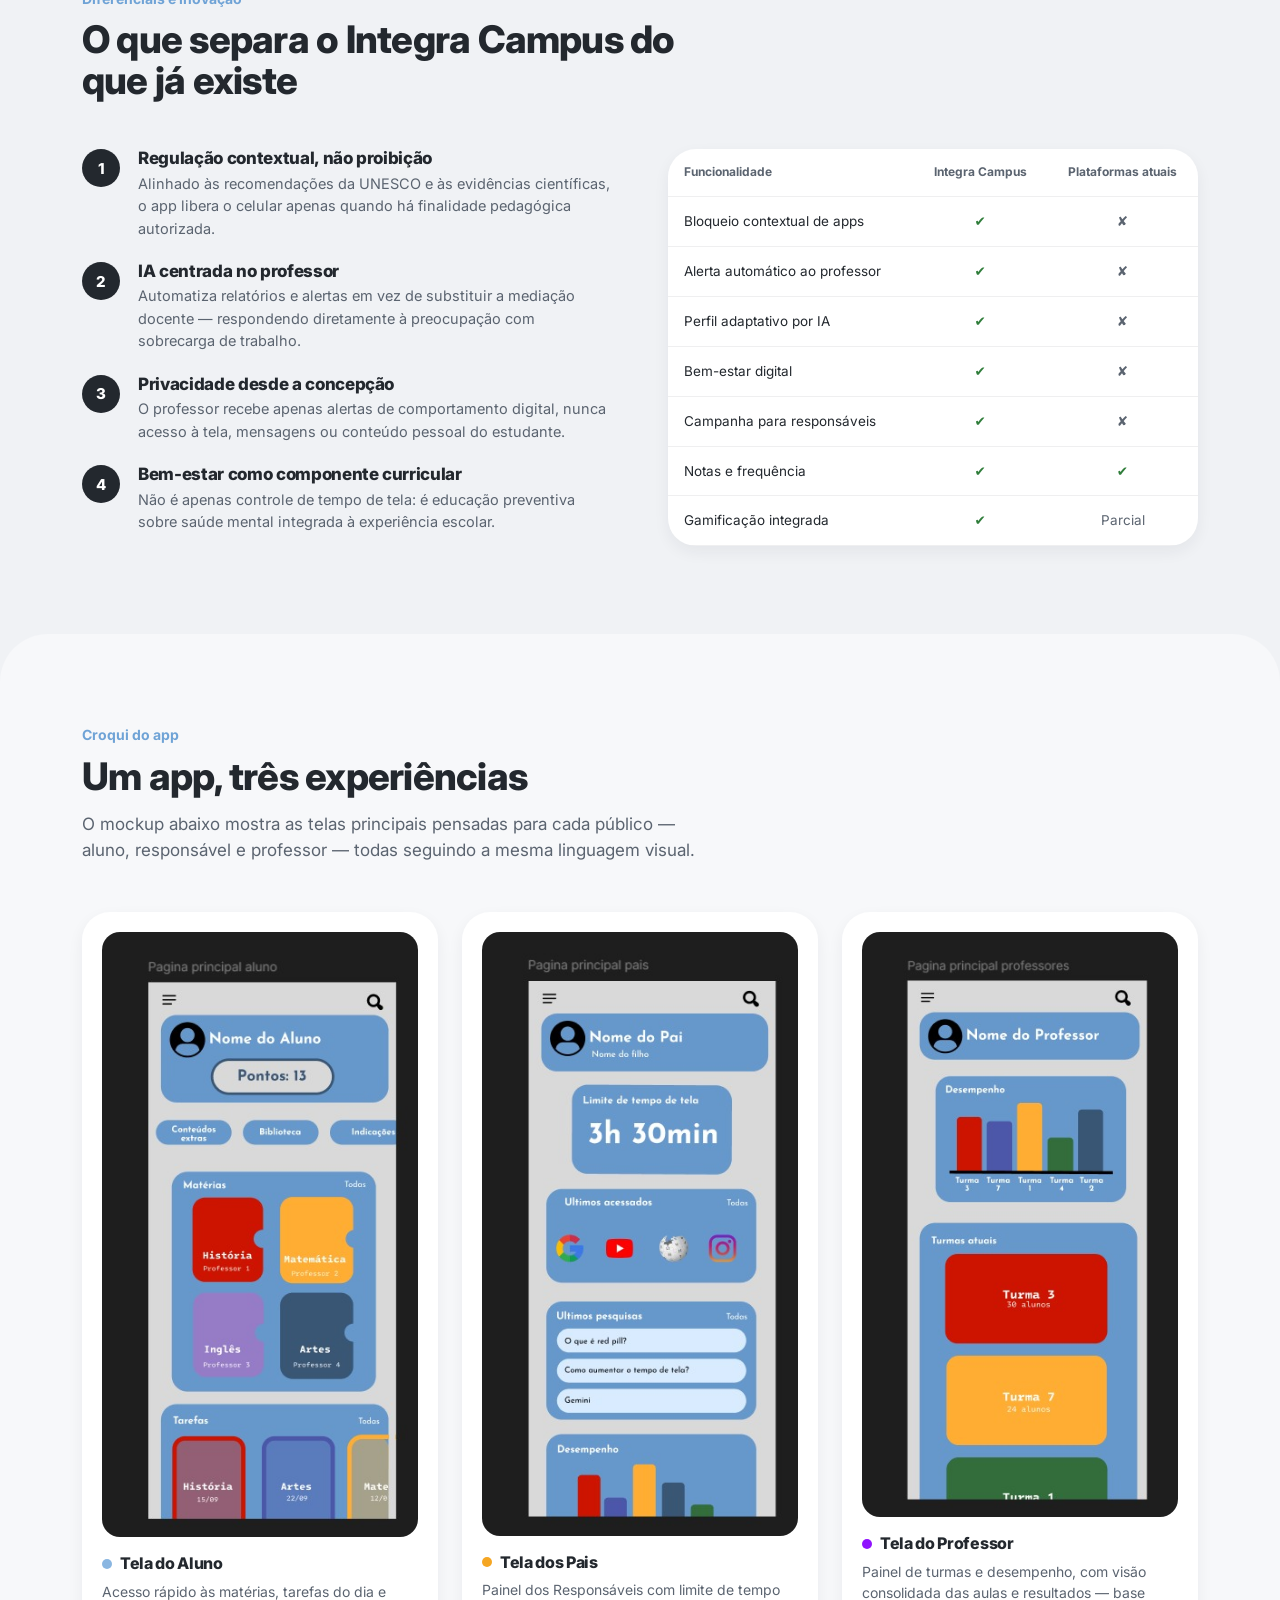
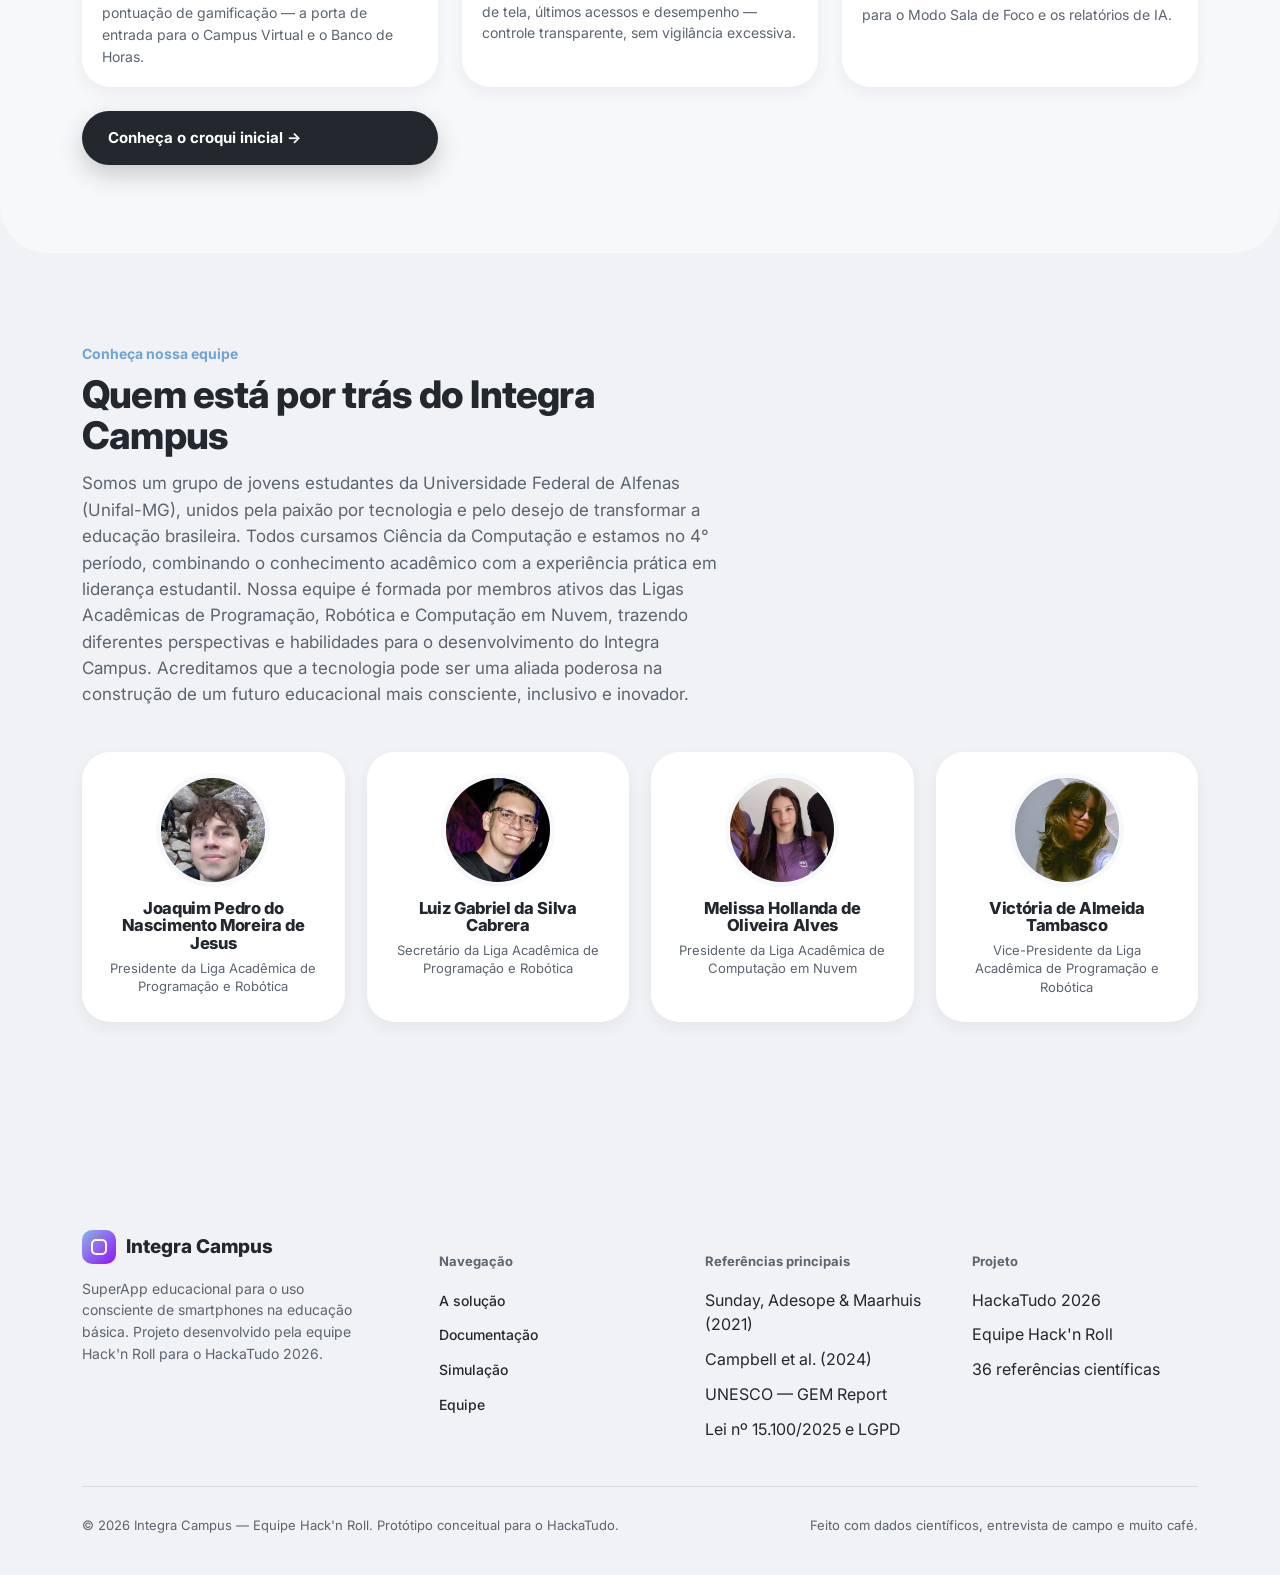
==== commit 10f95188: "Add files via upload" ====
--- a/index.html
+++ b/index.html
@@ -15,7 +15,7 @@
       <a href="documentacao.html">Documentação</a>
       <a href="simulacao.html">Simulação PC</a>
       <a href="index.html#equipe">Equipe</a>
-      <a href="https://www.figma.com/proto/yFv2aK2eHJ5nF9Hv6hK9Bt/Untitled?node-id=1-212&p=f&t=SdXk55OSvxdfg4xi-1&scaling=min-zoom&content-scaling=fixed&page-id=0%3A1&starting-point-node-id=1%3A212&show-proto-sidebar=1" class="nav-cta">Ver simulação do App</a>
+      <a href="simulacao_app.html" class="nav-cta">Ver simulação do App</a>
     </div>
   </div>
 </nav>
@@ -117,7 +117,7 @@
         <div class="axis-icon">🎯</div>
         <div>
           <h3>Modo Sala de Foco</h3>
-          <p>Professor libera apenas apps pedagógicos durante a atividade e recebe alertas quando o aluno tenta acessar algo bloqueado — sem ver a tela do estudante.</p>
+          <p>Professor libera apenas apps pedagógicos durante a atividade e recebe alertas quando o aluno tenta acessar algo bloqueado — sem ver a tela do estudante. O professor consegue controlar o tempo de duração do modo.</p>
         </div>
       </div>
       <div class="axis-card" style="background:#CFE3F7;">
@@ -329,7 +329,9 @@
         <div class="gallery-frame"><img src="[data-uri]" alt="Tela principal dos professores"></div>
         <h4><span class="swatch" style="background:var(--purple);"></span>Tela do Professor</h4>
         <p>Painel de turmas e desempenho, com visão consolidada das aulas e resultados — base para o Modo Sala de Foco e os relatórios de IA.</p>
-      </div>
+        
+      </div>
+      <a href="https://www.figma.com/proto/yFv2aK2eHJ5nF9Hv6hK9Bt/Untitled?node-id=1-212&p=f&t=SdXk55OSvxdfg4xi-1&scaling=min-zoom&content-scaling=fixed&page-id=0%3A1&starting-point-node-id=1%3A212&show-proto-sidebar=1" class="btn btn-primary">Conheça o croqui inicial -></a>
     </div>
   </div>
 </section>
